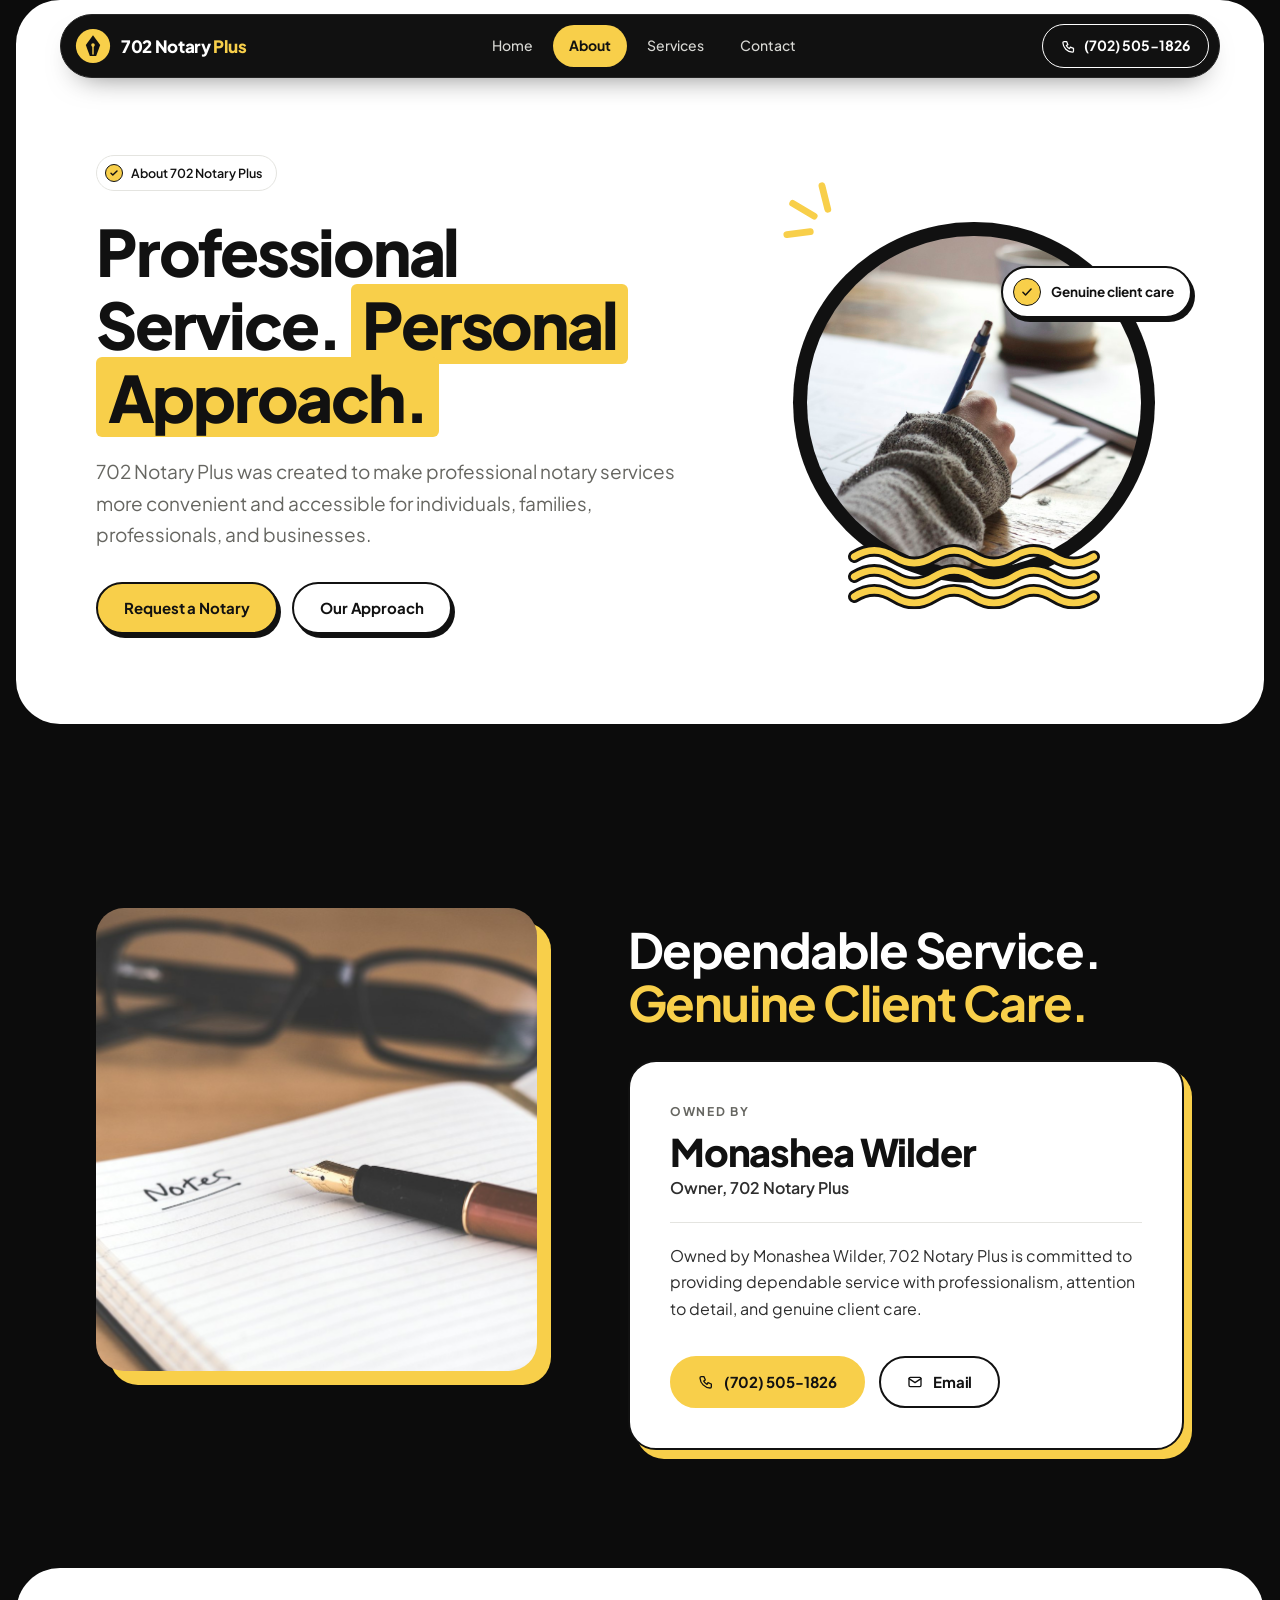
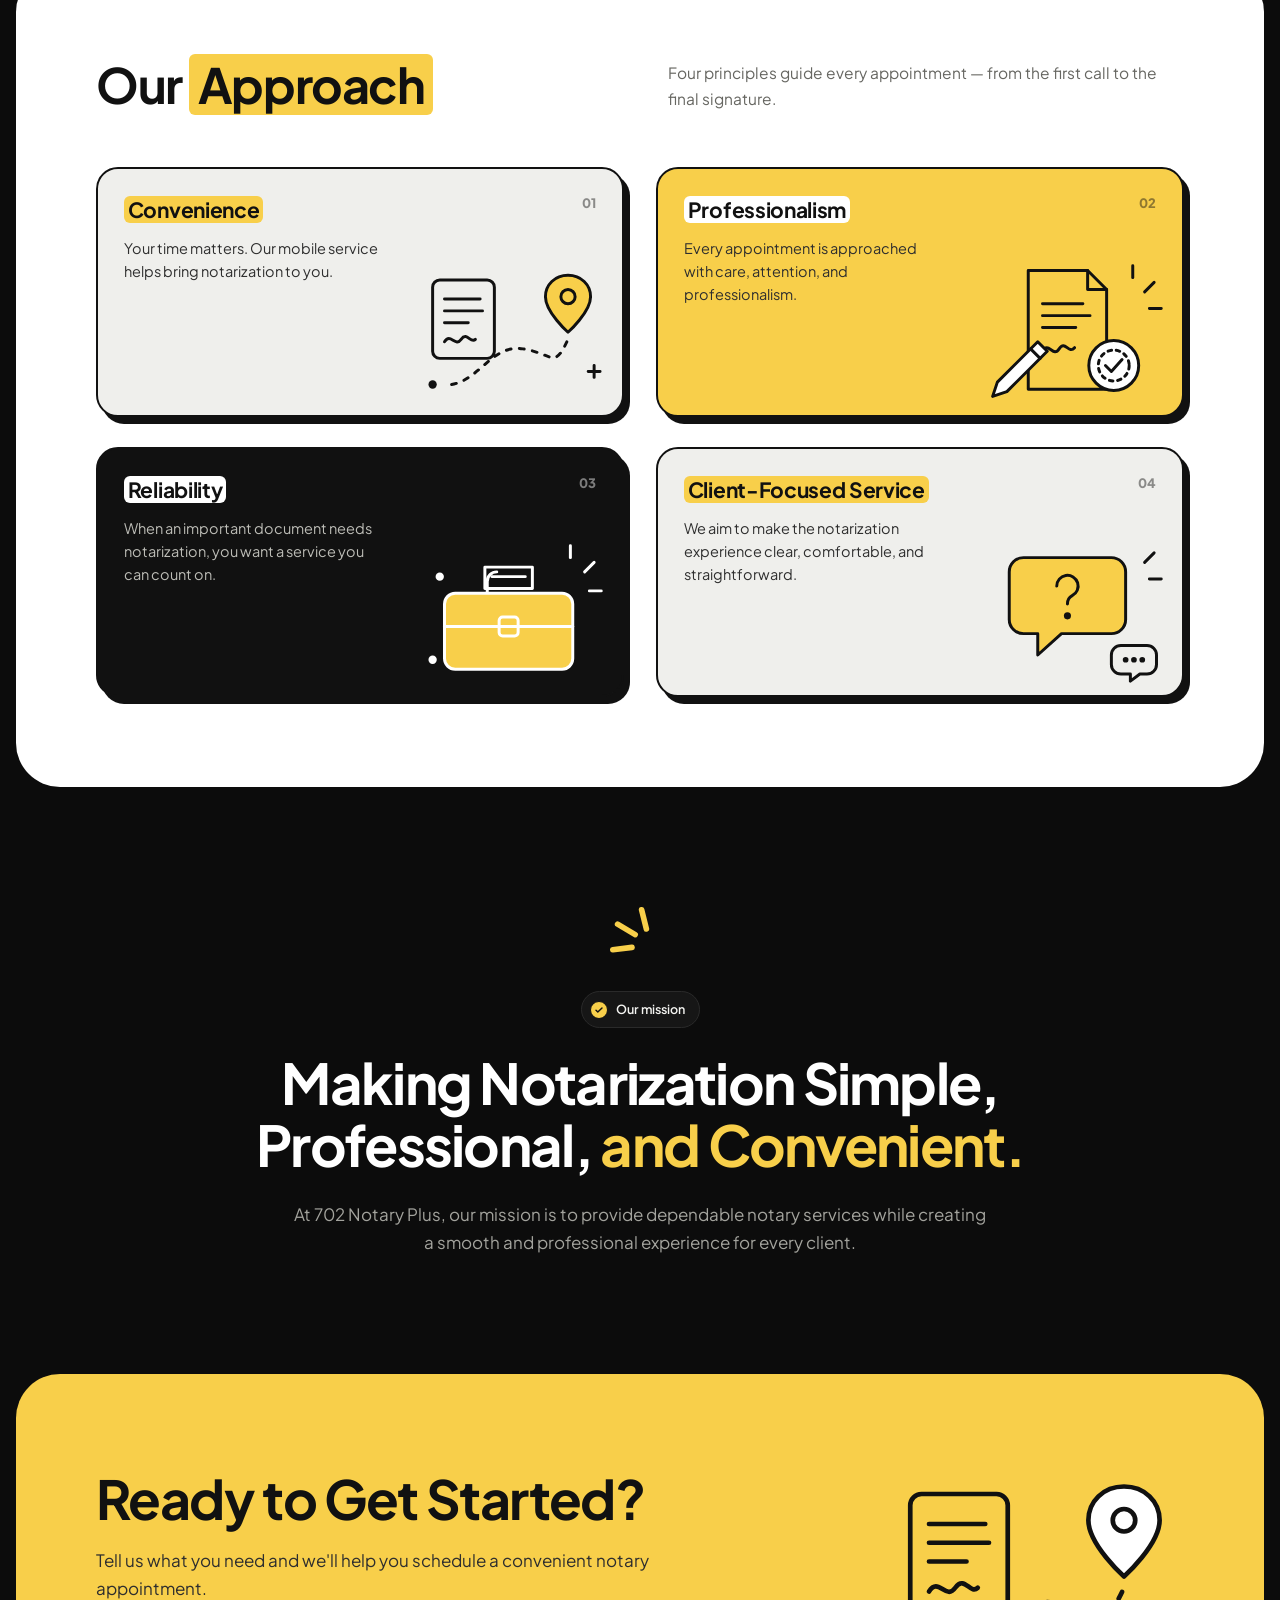
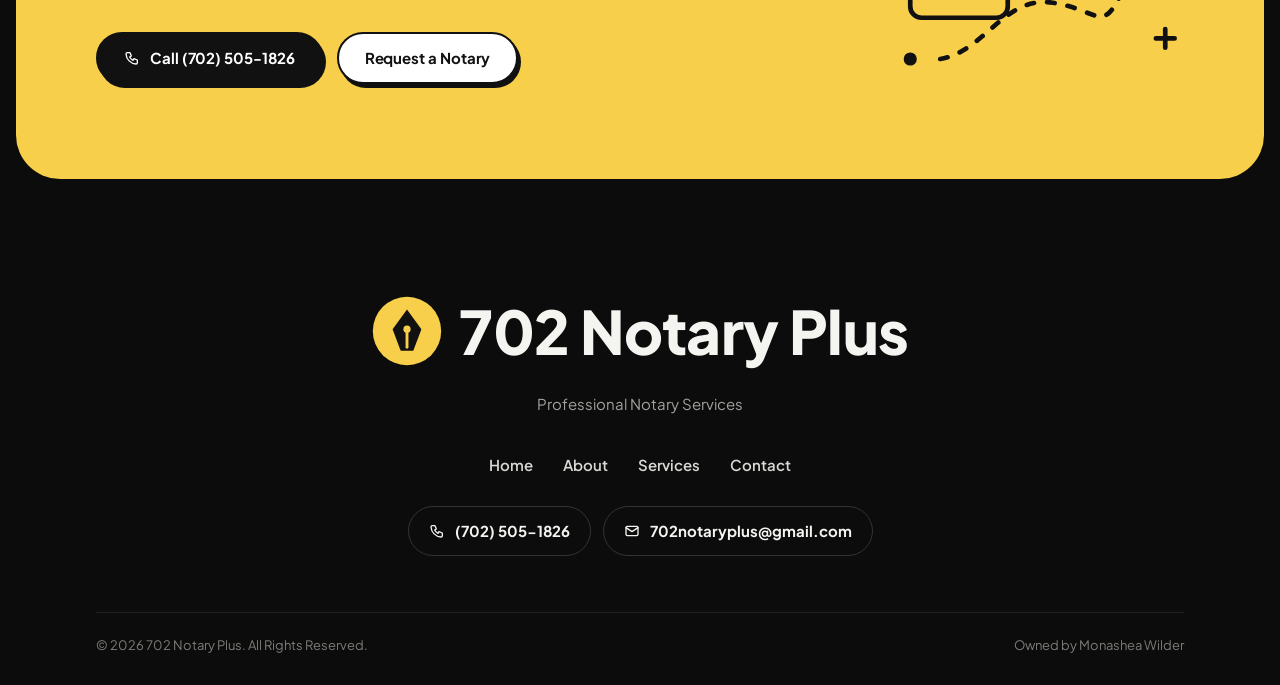
==== about.html @ c56c69ad "Add 702 Notary Plus website Four-page static site (Home, About, Services, Contact) with responsive l" ====
<!DOCTYPE html>
<html lang="en" class="no-js">
<head>
  <meta charset="UTF-8">
  <meta name="viewport" content="width=device-width, initial-scale=1">
  <title>About | 702 Notary Plus</title>
  <meta name="description" content="702 Notary Plus, owned by Monashea Wilder, makes professional notary services convenient and accessible for individuals, families, professionals, and businesses.">
  <meta name="theme-color" content="#0c0c0c">
  <meta property="og:title" content="About | 702 Notary Plus">
  <meta property="og:description" content="702 Notary Plus, owned by Monashea Wilder, makes professional notary services convenient and accessible for individuals, families, professionals, and businesses.">
  <meta property="og:type" content="website">
  <meta property="og:image" content="assets/img/hero-signing.jpg">
  <link rel="icon" href="data:image/svg+xml,%3Csvg xmlns='http://www.w3.org/2000/svg' viewBox='0 0 40 40'%3E%3Ccircle cx='20' cy='20' r='19' fill='%23f8cf4a'/%3E%3Cpath d='M20 8 L28 19 L23.5 31 H16.5 L12 19 Z' fill='%23111'/%3E%3Ccircle cx='20' cy='19' r='2' fill='%23f8cf4a'/%3E%3C/svg%3E">
  <link rel="preconnect" href="https://fonts.googleapis.com">
  <link rel="preconnect" href="https://fonts.gstatic.com" crossorigin>
  <link href="https://fonts.googleapis.com/css2?family=Plus+Jakarta+Sans:wght@400;500;600;700;800&display=swap" rel="stylesheet">
  <link rel="stylesheet" href="css/styles.css">
</head>
<body>
  <svg xmlns="http://www.w3.org/2000/svg" style="display:none">
    <!-- Logo -->
    <symbol id="logo" viewBox="0 0 40 40">
      <circle cx="20" cy="20" r="19" fill="#f8cf4a"/>
      <path d="M20 8 L28 19 L23.5 31 H16.5 L12 19 Z" fill="#111"/>
      <path d="M20 20 V29" stroke="#f8cf4a" stroke-width="1.6" stroke-linecap="round"/>
      <circle cx="20" cy="19" r="2" fill="#f8cf4a"/>
    </symbol>

    <!-- Icons (24px) -->
    <symbol id="i-arrow" viewBox="0 0 24 24"><path d="M7 17 17 7M9 7h8v8" fill="none" stroke="currentColor" stroke-width="2.2" stroke-linecap="round" stroke-linejoin="round"/></symbol>
    <symbol id="i-phone" viewBox="0 0 24 24"><path d="M5 4h4l2 5-2.5 1.5a11 11 0 0 0 5 5L15 13l5 2v4a2 2 0 0 1-2 2A16 16 0 0 1 3 6a2 2 0 0 1 2-2" fill="none" stroke="currentColor" stroke-width="2" stroke-linejoin="round"/></symbol>
    <symbol id="i-mail" viewBox="0 0 24 24"><g fill="none" stroke="currentColor" stroke-width="2" stroke-linecap="round" stroke-linejoin="round"><rect x="3" y="5" width="18" height="14" rx="2"/><path d="m3 7 9 6 9-6"/></g></symbol>
    <symbol id="i-check" viewBox="0 0 24 24"><path d="M5 12.5 9.5 17 19 7" fill="none" stroke="currentColor" stroke-width="2.6" stroke-linecap="round" stroke-linejoin="round"/></symbol>
    <symbol id="i-user" viewBox="0 0 24 24"><g fill="none" stroke="currentColor" stroke-width="2" stroke-linecap="round"><circle cx="12" cy="8" r="4"/><path d="M4 21c0-4 4-7 8-7s8 3 8 7"/></g></symbol>
    <symbol id="i-pin" viewBox="0 0 24 24"><g fill="none" stroke="currentColor" stroke-width="2" stroke-linejoin="round"><path d="M12 21s-7-6.5-7-12a7 7 0 0 1 14 0c0 5.5-7 12-7 12z"/><circle cx="12" cy="9" r="2.5"/></g></symbol>
    <symbol id="i-doc" viewBox="0 0 24 24"><g fill="none" stroke="currentColor" stroke-width="2" stroke-linecap="round" stroke-linejoin="round"><path d="M6 3h9l4 4v14H6z"/><path d="M14 3v5h5M9 12h7M9 16h5"/></g></symbol>
    <symbol id="i-briefcase" viewBox="0 0 24 24"><g fill="none" stroke="currentColor" stroke-width="2" stroke-linejoin="round"><rect x="3" y="7" width="18" height="13" rx="2"/><path d="M8 7V5a2 2 0 0 1 2-2h4a2 2 0 0 1 2 2v2M3 13h18"/></g></symbol>
    <symbol id="i-home" viewBox="0 0 24 24"><g fill="none" stroke="currentColor" stroke-width="2" stroke-linecap="round" stroke-linejoin="round"><path d="M3 11 12 4l9 7"/><path d="M5 10v10h14V10M10 20v-6h4v6"/></g></symbol>
    <symbol id="i-laptop" viewBox="0 0 24 24"><g fill="none" stroke="currentColor" stroke-width="2" stroke-linecap="round" stroke-linejoin="round"><rect x="5" y="5" width="14" height="10" rx="1.5"/><path d="M3 19h18"/></g></symbol>
    <symbol id="i-clock" viewBox="0 0 24 24"><g fill="none" stroke="currentColor" stroke-width="2" stroke-linecap="round"><circle cx="12" cy="12" r="9"/><path d="M12 7v5l3 2"/></g></symbol>
    <symbol id="i-pen" viewBox="0 0 24 24"><g fill="none" stroke="currentColor" stroke-width="2" stroke-linejoin="round"><path d="m4 20 4-1 11-11-3-3L5 16z"/><path d="m14 7 3 3"/></g></symbol>
    <symbol id="i-calendar" viewBox="0 0 24 24"><g fill="none" stroke="currentColor" stroke-width="2" stroke-linecap="round" stroke-linejoin="round"><rect x="3" y="5" width="18" height="16" rx="2"/><path d="M3 10h18M8 3v4M16 3v4M8.5 15l2.2 2.2 4.3-4.2"/></g></symbol>
    <symbol id="i-info" viewBox="0 0 24 24"><g fill="none" stroke="currentColor" stroke-width="2" stroke-linecap="round"><circle cx="12" cy="12" r="9"/><path d="M12 11v6M12 7.5v.5"/></g></symbol>
    <symbol id="i-id" viewBox="0 0 24 24"><g fill="none" stroke="currentColor" stroke-width="2" stroke-linecap="round" stroke-linejoin="round"><rect x="3" y="5" width="18" height="14" rx="2"/><circle cx="9" cy="11" r="2"/><path d="M6 16c.5-1.5 1.7-2.2 3-2.2s2.5.7 3 2.2M15 10h3M15 14h3"/></g></symbol>

    <!-- Decorative -->
    <symbol id="waves" viewBox="0 0 240 64">
      <g fill="none" stroke-linecap="round">
        <path d="M6 14q19-12 38 0t38 0 38 0 38 0 38 0 38 0" stroke="currentColor" stroke-width="12"/>
        <path d="M6 14q19-12 38 0t38 0 38 0 38 0 38 0 38 0" style="stroke:var(--ill-fill,#f8cf4a)" stroke-width="6.5"/>
        <path d="M6 33q19-12 38 0t38 0 38 0 38 0 38 0 38 0" stroke="currentColor" stroke-width="12"/>
        <path d="M6 33q19-12 38 0t38 0 38 0 38 0 38 0 38 0" style="stroke:var(--ill-fill,#f8cf4a)" stroke-width="6.5"/>
        <path d="M6 52q19-12 38 0t38 0 38 0 38 0 38 0 38 0" stroke="currentColor" stroke-width="12"/>
        <path d="M6 52q19-12 38 0t38 0 38 0 38 0 38 0 38 0" style="stroke:var(--ill-fill,#f8cf4a)" stroke-width="6.5"/>
      </g>
    </symbol>
    <symbol id="spark" viewBox="0 0 80 80">
      <g fill="none" stroke="#f8cf4a" stroke-width="7" stroke-linecap="round">
        <path d="M42 6 48 30M12 24l22 13M6 56l24-3"/>
      </g>
    </symbol>

    <!-- Service illustrations (160 x 120) -->
    <symbol id="ill-mobile" viewBox="0 0 160 120">
      <g fill="none" stroke="currentColor" stroke-width="2.5" stroke-linecap="round" stroke-linejoin="round">
        <path d="M30 104c24-4 34-34 60-30s26 18 38-8" stroke-dasharray="4 7"/>
        <rect x="14" y="16" width="52" height="66" rx="6"/>
        <path d="M24 32h30M24 42h32M24 52h20"/>
        <path d="M24 68c5-8 9 5 14-2s8 4 12 0"/>
        <path d="M128 12c-11 0-19 8-19 18 0 13 19 30 19 30s19-17 19-30c0-10-8-18-19-18z" style="fill:var(--ill-fill)"/>
        <circle cx="128" cy="30" r="6"/>
        <path d="M150 88v10M145 93h10"/>
      </g>
      <circle cx="14" cy="104" r="3.5" fill="currentColor"/>
    </symbol>

    <symbol id="ill-general" viewBox="0 0 160 120">
      <g fill="none" stroke="currentColor" stroke-width="2.5" stroke-linecap="round" stroke-linejoin="round">
        <path d="M44 8h50l16 16v84H44z"/>
        <path d="M94 8v16h16"/>
        <path d="M56 36h34M56 46h40M56 56h28"/>
        <path d="M56 76c5-9 9 6 14-2s8 5 13-1"/>
        <circle cx="116" cy="88" r="21" style="fill:var(--ill-fill)"/>
        <circle cx="116" cy="88" r="13" stroke-dasharray="3 4"/>
        <path d="m109 88 5 5 9-10"/>
        <path d="M14 114l4-12 34-34 8 8-34 34z" style="fill:var(--ill-fill)"/>
        <path d="m46 74 8 8"/>
        <path d="M142 26l8-8M146 40h10M132 14V4"/>
      </g>
    </symbol>

    <symbol id="ill-business" viewBox="0 0 160 120">
      <g fill="none" stroke="currentColor" stroke-width="2.5" stroke-linecap="round" stroke-linejoin="round">
        <path d="M58 22h40v18H58z"/>
        <path d="M64 30h28"/>
        <path d="M60 44V34a8 8 0 0 1 8-8"/>
        <rect x="24" y="44" width="108" height="64" rx="9" style="fill:var(--ill-fill)"/>
        <path d="M24 72h108"/>
        <rect x="70" y="64" width="16" height="16" rx="3"/>
        <path d="M142 26l8-8M146 42h10M130 14V4"/>
      </g>
      <circle cx="14" cy="100" r="3.5" fill="currentColor"/>
      <circle cx="20" cy="30" r="3.5" fill="currentColor"/>
    </symbol>

    <symbol id="ill-estate" viewBox="0 0 160 120">
      <g fill="none" stroke="currentColor" stroke-width="2.5" stroke-linecap="round" stroke-linejoin="round">
        <path d="M20 58 72 16l52 42z" style="fill:var(--ill-fill)"/>
        <path d="M34 56v52h76V56"/>
        <path d="M62 108V80h20v28"/>
        <rect x="42" y="66" width="12" height="12"/>
        <rect x="90" y="66" width="12" height="12"/>
        <circle cx="140" cy="72" r="10" style="fill:var(--ill-fill)"/>
        <circle cx="140" cy="72" r="3"/>
        <path d="M140 82v28M140 98h7M140 106h5"/>
        <path d="M112 16l6-6M120 28h9"/>
      </g>
    </symbol>

    <symbol id="ill-remote" viewBox="0 0 160 120">
      <g fill="none" stroke="currentColor" stroke-width="2.5" stroke-linecap="round" stroke-linejoin="round">
        <rect x="26" y="22" width="100" height="66" rx="6"/>
        <rect x="58" y="32" width="36" height="46" rx="2" style="fill:var(--ill-fill)"/>
        <path d="M65 44h22M65 52h22M65 60h14"/>
        <path d="M14 96h124l-8 14H22z"/>
        <path d="M104 58l12 30 5-12 12-5z" style="fill:var(--ill-fill)"/>
        <path d="M136 14a12 12 0 0 1 12 12M136 2a24 24 0 0 1 24 24"/>
      </g>
      <circle cx="10" cy="30" r="3.5" fill="currentColor"/>
    </symbol>

    <symbol id="ill-help" viewBox="0 0 160 120">
      <g fill="none" stroke="currentColor" stroke-width="2.5" stroke-linecap="round" stroke-linejoin="round">
        <path d="M40 14h74a12 12 0 0 1 12 12v40a12 12 0 0 1-12 12H72l-20 18v-18H40a12 12 0 0 1-12-12V26a12 12 0 0 1 12-12z" style="fill:var(--ill-fill)"/>
        <path d="M68 38a9 9 0 1 1 13 8c-3 1.6-4 3.4-4 7"/>
        <path d="M122 88h22a8 8 0 0 1 8 8v8a8 8 0 0 1-8 8h-6l-8 6v-6h-8a8 8 0 0 1-8-8v-8a8 8 0 0 1 8-8z"/>
        <path d="M142 18l8-8M146 32h10"/>
      </g>
      <circle cx="77" cy="63" r="3" fill="currentColor"/>
      <circle cx="126" cy="100" r="2.4" fill="currentColor"/>
      <circle cx="133" cy="100" r="2.4" fill="currentColor"/>
      <circle cx="140" cy="100" r="2.4" fill="currentColor"/>
    </symbol>
  </svg>
  <a class="skip-link" href="#main">Skip to content</a>

  <!-- ===== Header ===== -->
  <header class="site-header">
    <div class="header-bar">
      <a class="brand" href="index.html" aria-label="702 Notary Plus — Home">
        <svg class="brand__mark" aria-hidden="true"><use href="#logo"/></svg>
        <span class="brand__name">702 Notary <span>Plus</span></span>
      </a>
      <nav class="nav" aria-label="Primary">
        <ul class="nav__list">
          <li><a class="nav__link" href="index.html">Home</a></li>
          <li><a class="nav__link" href="about.html" aria-current="page">About</a></li>
          <li><a class="nav__link" href="services.html">Services</a></li>
          <li><a class="nav__link" href="contact.html">Contact</a></li>
        </ul>
      </nav>
      <a class="header-cta" href="tel:+17025051826"><svg aria-hidden="true"><use href="#i-phone"/></svg>(702) 505-1826</a>
      <button class="nav-toggle" type="button" aria-controls="mobile-menu" aria-expanded="false" aria-label="Open menu"><span></span><span></span></button>
    </div>
  </header>

  <div class="mobile-menu" id="mobile-menu" aria-hidden="true">
    <ul class="mobile-menu__list">
      <li><a href="index.html">Home <small>01</small></a></li>
      <li><a href="about.html" aria-current="page">About <small>02</small></a></li>
      <li><a href="services.html">Services <small>03</small></a></li>
      <li><a href="contact.html">Contact <small>04</small></a></li>
    </ul>
    <div class="mobile-menu__contact">
      <a class="btn btn--yellow" href="contact.html">Request a Notary <svg aria-hidden="true"><use href="#i-arrow"/></svg></a>
      <a class="btn btn--ghost" href="tel:+17025051826"><svg aria-hidden="true"><use href="#i-phone"/></svg>Call (702) 505-1826</a>
      <a class="mobile-menu__email" href="mailto:702notaryplus@gmail.com">702notaryplus@gmail.com</a>
    </div>
  </div>

  <div class="shell">
    <main id="main">

      <!-- ===== Page hero ===== -->
      <section class="panel hero-panel">
        <div class="container page-hero">
          <div>
            <span class="tag reveal">About 702 Notary Plus</span>
            <h1 class="h1 reveal d1">Professional Service. <span class="hl">Personal Approach.</span></h1>
            <p class="lede reveal d2">702 Notary Plus was created to make professional notary services more convenient and accessible for individuals, families, professionals, and businesses.</p>
            <div class="btn-row reveal d3">
              <a class="btn btn--yellow" href="contact.html">Request a Notary</a>
              <a class="btn" href="#approach">Our Approach</a>
            </div>
          </div>
          <div class="visual reveal d2">
            <div class="visual__spark"><svg viewBox="0 0 80 80" aria-hidden="true"><use href="#spark"/></svg></div>
            <div class="visual__disc">
              <img src="assets/img/writing.jpg" alt="A person writing notes with a pen at a sunlit table" width="1400" height="933">
            </div>
            <div class="visual__waves"><svg viewBox="0 0 240 64" aria-hidden="true"><use href="#waves"/></svg></div>
            <span class="visual__chip visual__chip--a"><span class="visual__chip-dot"><svg aria-hidden="true"><use href="#i-check"/></svg></span>Genuine client care</span>
          </div>
        </div>
      </section>

      <!-- ===== Owner ===== -->
      <section class="dark">
        <div class="container intro">
          <div class="framed reveal">
            <img src="assets/img/notes-pen.jpg" alt="An open notebook with a fountain pen and reading glasses" width="1400" height="933" loading="lazy">
          </div>
          <div>
            <span class="tag reveal">The owner</span>
            <h2 class="h2 reveal d1" style="color:#fff;margin:22px 0 30px">Dependable Service. <span class="text-yellow">Genuine Client Care.</span></h2>
            <div class="owner-card reveal d2">
              <p class="owner-card__label">Owned by</p>
              <p class="owner-card__name">Monashea Wilder</p>
              <p class="owner-card__role">Owner, 702 Notary Plus</p>
              <p class="owner-card__body">Owned by Monashea Wilder, 702 Notary Plus is committed to providing dependable service with professionalism, attention to detail, and genuine client care.</p>
              <div class="btn-row">
                <a class="btn btn--yellow" href="tel:+17025051826"><svg aria-hidden="true"><use href="#i-phone"/></svg>(702) 505-1826</a>
                <a class="btn" href="mailto:702notaryplus@gmail.com"><svg aria-hidden="true"><use href="#i-mail"/></svg>Email</a>
              </div>
            </div>
          </div>
        </div>
      </section>

      <!-- ===== Our approach ===== -->
      <section class="panel" id="approach" style="scroll-margin-top:90px">
        <div class="container">
          <div class="section-head">
            <h2 class="h2 reveal">Our <span class="hl">Approach</span></h2>
            <p class="lede reveal d1">Four principles guide every appointment &mdash; from the first call to the final signature.</p>
          </div>
          <div class="card-grid">
            <article class="ncard reveal">
              <span class="ncard__num">01</span>
              <h3 class="ncard__title"><span class="hl">Convenience</span></h3>
              <p>Your time matters. Our mobile service helps bring notarization to you.</p>
              <span class="ncard__ill" aria-hidden="true"><svg viewBox="0 0 160 120"><use href="#ill-mobile"/></svg></span>
            </article>
            <article class="ncard ncard--yellow reveal d1">
              <span class="ncard__num">02</span>
              <h3 class="ncard__title"><span class="hl">Professionalism</span></h3>
              <p>Every appointment is approached with care, attention, and professionalism.</p>
              <span class="ncard__ill" aria-hidden="true"><svg viewBox="0 0 160 120"><use href="#ill-general"/></svg></span>
            </article>
            <article class="ncard ncard--dark reveal">
              <span class="ncard__num">03</span>
              <h3 class="ncard__title"><span class="hl">Reliability</span></h3>
              <p>When an important document needs notarization, you want a service you can count on.</p>
              <span class="ncard__ill" aria-hidden="true"><svg viewBox="0 0 160 120"><use href="#ill-business"/></svg></span>
            </article>
            <article class="ncard reveal d1">
              <span class="ncard__num">04</span>
              <h3 class="ncard__title"><span class="hl">Client-Focused Service</span></h3>
              <p>We aim to make the notarization experience clear, comfortable, and straightforward.</p>
              <span class="ncard__ill" aria-hidden="true"><svg viewBox="0 0 160 120"><use href="#ill-help"/></svg></span>
            </article>
          </div>
        </div>
      </section>

      <!-- ===== Mission ===== -->
      <section class="dark">
        <div class="container mission">
          <div class="mission__spark reveal" aria-hidden="true"><svg viewBox="0 0 80 80"><use href="#spark"/></svg></div>
          <span class="tag reveal">Our mission</span>
          <h2 class="h2 reveal d1" style="margin-top:24px">Making Notarization Simple, Professional, <span class="text-yellow">and Convenient.</span></h2>
          <p class="reveal d2">At 702 Notary Plus, our mission is to provide dependable notary services while creating a smooth and professional experience for every client.</p>
        </div>
      </section>

      <!-- ===== CTA ===== -->
      <section class="panel panel--yellow">
        <div class="container cta">
          <div>
            <h2 class="h2 reveal">Ready to Get Started?</h2>
            <p class="reveal d1">Tell us what you need and we'll help you schedule a convenient notary appointment.</p>
            <div class="btn-row reveal d2">
              <a class="btn btn--dark" href="tel:+17025051826"><svg aria-hidden="true"><use href="#i-phone"/></svg>Call (702) 505-1826</a>
              <a class="btn" href="contact.html">Request a Notary</a>
            </div>
          </div>
          <div class="cta__art reveal d2" aria-hidden="true"><svg viewBox="0 0 160 120"><use href="#ill-mobile"/></svg></div>
        </div>
      </section>
    </main>

    <!-- ===== Footer ===== -->
    <footer class="site-footer">
      <div class="container">
        <a class="footer-brand" href="index.html" aria-label="702 Notary Plus — Home">
          <svg class="brand__mark" viewBox="0 0 40 40" aria-hidden="true"><use href="#logo"/></svg>
          <span class="brand__name">702 Notary Plus</span>
        </a>
        <p class="footer-tagline">Professional Notary Services</p>
        <nav class="footer-nav" aria-label="Footer">
          <a href="index.html">Home</a>
          <a href="about.html">About</a>
          <a href="services.html">Services</a>
          <a href="contact.html">Contact</a>
        </nav>
        <div class="footer-contact">
          <a href="tel:+17025051826"><svg aria-hidden="true"><use href="#i-phone"/></svg>(702) 505-1826</a>
          <a href="mailto:702notaryplus@gmail.com"><svg aria-hidden="true"><use href="#i-mail"/></svg>702notaryplus@gmail.com</a>
        </div>
        <div class="footer-bottom">
          <p>&copy; 2026 702 Notary Plus. All Rights Reserved.</p>
          <p>Owned by Monashea Wilder</p>
        </div>
      </div>
    </footer>
  </div>

  <!-- Mobile quick-contact bar -->
  <nav class="quickbar" aria-label="Quick contact">
    <a href="tel:+17025051826"><svg aria-hidden="true"><use href="#i-phone"/></svg>Call</a>
    <a href="contact.html">Request a Notary</a>
  </nav>

  <script src="js/main.js"></script>
</body>
</html>
---- css/styles.css ----
/* ==========================================================================
   702 Notary Plus — Stylesheet
   Rounded white panels on a dark canvas, bold sans type, yellow accent,
   bordered "sticker" cards with hard offset shadows.
   ========================================================================== */

:root {
  --bg: #0c0c0c;
  --panel: #ffffff;
  --grey: #efefec;
  --grey-2: #e4e4e0;
  --ink: #111111;
  --ink-2: #2e2e2e;
  --muted: #666661;
  --yellow: #f8cf4a;
  --yellow-soft: #ffe7a0;
  --dark-card: #161616;
  --dark-line: #2a2a2a;
  --on-dark: #f4f4f1;
  --on-dark-muted: #a3a39d;

  --font: "Plus Jakarta Sans", "Helvetica Neue", Arial, sans-serif;

  --panel-gap: 16px;
  --radius-xl: 44px;
  --radius-lg: 28px;
  --radius: 22px;
  --radius-sm: 12px;
  --container: 1200px;
  --gutter: clamp(20px, 4.4vw, 56px);
  --ease: cubic-bezier(0.22, 0.61, 0.36, 1);
}

/* ---------- Reset ---------- */
*, *::before, *::after { box-sizing: border-box; }
html { -webkit-text-size-adjust: 100%; scroll-behavior: smooth; }
body {
  margin: 0;
  background: var(--bg);
  color: var(--ink);
  font-family: var(--font);
  font-size: 16px;
  line-height: 1.65;
  -webkit-font-smoothing: antialiased;
  -moz-osx-font-smoothing: grayscale;
  overflow-x: hidden;
}
img { display: block; max-width: 100%; height: auto; }
a { color: inherit; text-decoration: none; }
button, input, select, textarea { font: inherit; color: inherit; }
h1, h2, h3, h4, p, figure { margin: 0; }
ul, ol { margin: 0; padding: 0; list-style: none; }
::selection { background: var(--yellow); color: var(--ink); }
:focus-visible { outline: 2px solid var(--yellow); outline-offset: 3px; }

.skip-link {
  position: absolute; left: 16px; top: -60px; z-index: 300;
  background: var(--yellow); color: var(--ink); padding: 10px 16px; border-radius: 999px; font-weight: 700;
}
.skip-link:focus { top: 16px; }

/* ---------- Layout ---------- */
.shell { max-width: 1440px; margin: 0 auto; padding: 0 var(--panel-gap); }
.container { width: 100%; max-width: var(--container); margin: 0 auto; padding: 0 var(--gutter); }

.panel {
  background: var(--panel);
  border-radius: var(--radius-xl);
  padding: clamp(56px, 7vw, 96px) 0;
  position: relative;
  overflow: hidden;
}
.panel--yellow { background: var(--yellow); }
.panel + .panel, .dark + .panel, .panel + .dark { margin-top: var(--panel-gap); }

.dark { color: var(--on-dark); padding: clamp(64px, 8vw, 112px) 0; }
.dark + .dark { padding-top: 0; }

/* ---------- Type ---------- */
.h1 {
  font-size: clamp(40px, 5.6vw, 72px);
  line-height: 1.14;
  font-weight: 800;
  letter-spacing: -0.035em;
}
.h2 {
  font-size: clamp(32px, 3.8vw, 50px);
  line-height: 1.1;
  font-weight: 700;
  letter-spacing: -0.03em;
}
.lede { font-size: clamp(17px, 1.5vw, 19px); line-height: 1.65; color: var(--muted); }
.dark .lede, .dark p { color: var(--on-dark-muted); }
.small { font-size: 13.5px; line-height: 1.6; }

.hl {
  background: var(--yellow);
  padding: 0 0.18em;
  border-radius: 6px;
  -webkit-box-decoration-break: clone;
  box-decoration-break: clone;
}
.text-yellow { color: var(--yellow); }

.tag {
  display: inline-flex; align-items: center; gap: 8px;
  padding: 7px 14px 7px 8px;
  border: 1px solid var(--grey-2);
  border-radius: 999px;
  font-size: 12.5px; font-weight: 600;
  background: #fff;
}
.tag::before {
  content: ""; width: 18px; height: 18px; border-radius: 50%; flex: none;
  background: var(--yellow) url("data:image/svg+xml,%3Csvg xmlns='http://www.w3.org/2000/svg' viewBox='0 0 20 20'%3E%3Cpath d='M5 10.5l3 3 7-7' fill='none' stroke='%23111' stroke-width='2.4' stroke-linecap='round' stroke-linejoin='round'/%3E%3C/svg%3E") center / 12px no-repeat;
  border: 1.5px solid var(--ink);
}
.dark .tag { background: var(--dark-card); border-color: var(--dark-line); color: var(--on-dark); }

.eyebrow { font-size: 13px; font-weight: 700; letter-spacing: 0.14em; text-transform: uppercase; }

/* ---------- Buttons ---------- */
.btn {
  display: inline-flex; align-items: center; justify-content: center; gap: 10px;
  min-height: 52px; padding: 0 26px;
  border: 2px solid var(--ink);
  border-radius: 999px;
  background: #fff; color: var(--ink);
  font-size: 15px; font-weight: 700; letter-spacing: -0.005em;
  box-shadow: 3px 4px 0 var(--ink);
  cursor: pointer;
  transition: transform 0.2s var(--ease), box-shadow 0.2s var(--ease), background 0.2s var(--ease);
  white-space: nowrap;
}
.btn:hover { transform: translate(-2px, -2px); box-shadow: 5px 6px 0 var(--ink); }
.btn:active { transform: translate(2px, 2px); box-shadow: 1px 1px 0 var(--ink); }
.btn--yellow { background: var(--yellow); }
.btn--dark { background: var(--ink); color: #fff; }
.btn svg { width: 16px; height: 16px; flex: none; }

/* flat buttons for dark areas */
.dark .btn { box-shadow: none; }
.dark .btn:hover { transform: translateY(-2px); box-shadow: none; }
.dark .btn--yellow { border-color: var(--yellow); }
.dark .btn--ghost { background: transparent; color: var(--on-dark); border-color: #3a3a3a; }
.dark .btn--ghost:hover { border-color: var(--on-dark); }

.btn-row { display: flex; flex-wrap: wrap; gap: 14px; }

.more { display: inline-flex; align-items: center; gap: 12px; font-size: 14px; font-weight: 600; }
.more__icon {
  width: 34px; height: 34px; border-radius: 50%;
  display: grid; place-items: center;
  background: var(--ink); color: #fff;
  transition: transform 0.3s var(--ease);
}
.more__icon svg { width: 14px; height: 14px; }
a:hover .more__icon { transform: rotate(-45deg); }

.pill-link {
  display: inline-flex; align-items: center; gap: 10px;
  padding: 10px 18px;
  border: 1px solid #3a3a3a; border-radius: 999px;
  font-size: 12.5px; font-weight: 700; letter-spacing: 0.08em; text-transform: uppercase;
  color: var(--on-dark);
  transition: border-color 0.3s, background 0.3s, color 0.3s;
}
.pill-link:hover { background: var(--yellow); color: var(--ink); border-color: var(--yellow); }
.pill-link svg { width: 14px; height: 14px; }

/* ---------- Header (floating dark pill) ---------- */
.site-header {
  position: sticky; top: 0; z-index: 100;
  max-width: 1440px; margin: 0 auto;
  padding: 14px calc(var(--panel-gap) + 22px) 0;
  pointer-events: none;
}
.header-bar {
  pointer-events: auto;
  max-width: 1160px; margin: 0 auto;
  display: flex; align-items: center; justify-content: space-between; gap: 20px;
  height: 64px;
  padding: 0 10px 0 14px;
  background: var(--ink);
  border: 1px solid #262626;
  border-radius: 999px;
  color: #fff;
  box-shadow: 0 14px 30px -18px rgba(0, 0, 0, 0.6);
}

.brand { display: inline-flex; align-items: center; gap: 10px; font-weight: 800; letter-spacing: -0.02em; }
.brand__mark { width: 36px; height: 36px; flex: none; }
.brand__name { font-size: 17px; white-space: nowrap; }
.brand__name span { color: var(--yellow); }

.nav__list { display: flex; gap: 4px; }
.nav__link {
  display: block; padding: 9px 16px; border-radius: 999px;
  font-size: 14px; font-weight: 500; color: #d8d8d4;
  transition: background 0.25s, color 0.25s;
}
.nav__link:hover { color: #fff; background: #232323; }
.nav__link[aria-current="page"] { color: var(--ink); background: var(--yellow); font-weight: 700; }

.header-cta {
  display: inline-flex; align-items: center; gap: 8px;
  height: 44px; padding: 0 18px;
  border: 1.5px solid #fff; border-radius: 999px;
  font-size: 14px; font-weight: 700;
  transition: background 0.25s, color 0.25s, border-color 0.25s;
}
.header-cta:hover { background: var(--yellow); border-color: var(--yellow); color: var(--ink); }
.header-cta svg { width: 15px; height: 15px; }

.nav-toggle {
  display: none;
  width: 46px; height: 46px; border-radius: 50%;
  border: 0; background: var(--yellow); cursor: pointer; position: relative; flex: none;
}
.nav-toggle span {
  position: absolute; left: 14px; right: 14px; height: 2px; border-radius: 2px; background: var(--ink);
  transition: transform 0.35s var(--ease), top 0.35s var(--ease);
}
.nav-toggle span:nth-child(1) { top: 18px; }
.nav-toggle span:nth-child(2) { top: 26px; }
.nav-open .nav-toggle span:nth-child(1) { top: 22px; transform: rotate(45deg); }
.nav-open .nav-toggle span:nth-child(2) { top: 22px; transform: rotate(-45deg); }

.mobile-menu { display: none; }

/* ---------- Hero ---------- */
.hero-panel { margin-top: -78px; padding-top: calc(78px + clamp(56px, 6vw, 88px)); }
.hero {
  display: grid; grid-template-columns: 1.08fr 0.92fr; gap: clamp(32px, 5vw, 72px); align-items: center;
}
.hero__content .tag { margin-bottom: 26px; }
.hero__content .h1 { margin-bottom: 24px; }
.hero__sub { font-size: clamp(19px, 1.8vw, 23px); font-weight: 700; letter-spacing: -0.015em; margin-bottom: 14px; }
.hero__content .lede { max-width: 54ch; margin-bottom: 34px; }

.visual { position: relative; width: 100%; max-width: 500px; margin-left: auto; aspect-ratio: 1 / 1.02; }
.visual__disc {
  position: absolute; left: 7%; right: 7%; bottom: 6%;
  aspect-ratio: 1;
  border-radius: 50%;
  background: var(--ink);
  padding: 14px;
}
.visual__disc img { width: 100%; height: 100%; object-fit: cover; border-radius: 50%; }
.visual__waves { position: absolute; left: 20%; right: 20%; bottom: 0; color: var(--ink); --ill-fill: var(--yellow); }
.visual__spark { position: absolute; top: 0; left: 4%; width: 78px; color: var(--ink); }
.visual__waves svg, .visual__spark svg { width: 100%; height: auto; display: block; overflow: visible; }
.visual__chip {
  position: absolute; z-index: 2;
  display: inline-flex; align-items: center; gap: 10px;
  padding: 10px 16px 10px 10px;
  background: #fff;
  border: 2px solid var(--ink); border-radius: 999px;
  box-shadow: 3px 4px 0 var(--ink);
  font-size: 13.5px; font-weight: 700; white-space: nowrap;
}
.visual__chip-dot {
  width: 28px; height: 28px; border-radius: 50%; background: var(--yellow); border: 1.5px solid var(--ink);
  display: grid; place-items: center; flex: none;
}
.visual__chip-dot svg { width: 14px; height: 14px; }
.visual__chip--a { top: 20%; right: -2%; }
.visual__chip--b { bottom: 24%; left: -4%; }

/* ---------- Stats bar ---------- */
.statbar {
  display: grid; grid-template-columns: repeat(4, 1fr);
  background: linear-gradient(180deg, #171717, #111);
  border: 1px solid var(--dark-line);
  border-radius: 24px;
  color: var(--on-dark);
  overflow: hidden;
}
.statbar__item { padding: 28px 20px; text-align: center; }
.statbar__item + .statbar__item { border-left: 1px solid var(--dark-line); }
.statbar__value { font-size: clamp(26px, 2.8vw, 36px); font-weight: 800; letter-spacing: -0.03em; line-height: 1.15; color: #fff; }
.statbar__value span { color: var(--yellow); }
.statbar__label { font-size: 14px; color: var(--on-dark-muted); margin-top: 4px; }
a.statbar__item { transition: background 0.3s; }
a.statbar__item:hover { background: #1c1c1c; }
.stats-wrap { padding: var(--panel-gap) 0 0; }
.stats-wrap .statbar { margin: clamp(24px, 3vw, 40px) auto 0; }

/* ---------- Intro (dark) ---------- */
.intro { display: grid; grid-template-columns: 0.9fr 1.1fr; gap: clamp(40px, 6vw, 88px); align-items: center; }
.framed { position: relative; margin-right: 14px; margin-bottom: 14px; }
.framed::before {
  content: ""; position: absolute; inset: 0;
  transform: translate(14px, 14px);
  background: var(--yellow); border-radius: var(--radius-lg);
}
.framed img { position: relative; width: 100%; aspect-ratio: 4 / 4.2; object-fit: cover; border-radius: var(--radius-lg); }
.framed__badge {
  position: absolute; left: -14px; bottom: 28px;
  background: #fff; color: var(--ink);
  border: 2px solid var(--ink); border-radius: 16px; box-shadow: 4px 5px 0 var(--ink);
  padding: 12px 18px; font-weight: 800; font-size: 15px; line-height: 1.35;
}
.framed__badge small { display: block; font-weight: 500; color: var(--muted); font-size: 12.5px; }
.intro .tag { margin-bottom: 22px; }
.intro .h2 { margin-bottom: 26px; color: #fff; }
.intro__text p + p { margin-top: 16px; }
.intro .btn-row { margin-top: 34px; }

/* ---------- Section head ---------- */
.section-head {
  display: grid; grid-template-columns: 1fr 1fr; gap: 20px 56px; align-items: end;
  margin-bottom: clamp(36px, 4.4vw, 56px);
}
.section-head .lede { font-size: 15.5px; max-width: 50ch; }
.section-head--dark { display: flex; justify-content: space-between; align-items: center; gap: 20px; flex-wrap: wrap; margin-bottom: 32px; }
.section-head--dark .eyebrow { font-size: clamp(18px, 1.8vw, 22px); letter-spacing: 0.04em; color: #fff; }

/* ---------- Sticker cards ---------- */
.card-grid { display: grid; grid-template-columns: repeat(2, 1fr); gap: 30px 32px; }
.ncard {
  position: relative;
  display: flex; flex-direction: column;
  min-height: 250px;
  padding: 26px 26px 24px;
  background: var(--grey);
  border: 2px solid var(--ink);
  border-radius: var(--radius);
  box-shadow: 6px 7px 0 var(--ink);
  overflow: hidden;
  transition: transform 0.25s var(--ease), box-shadow 0.25s var(--ease);
}
a.ncard:hover { transform: translate(-3px, -3px); box-shadow: 9px 10px 0 var(--ink); }
.ncard--yellow { background: var(--yellow); }
.ncard--dark { background: var(--ink); color: #fff; }
.ncard.ncard--dark p { color: #bdbdb7; }
.ncard--dark .more__icon { background: #fff; color: var(--ink); }
.ncard--yellow .hl, .ncard--dark .hl { background: #fff; color: var(--ink); }

.ncard__title { font-size: 21px; line-height: 1.4; font-weight: 700; letter-spacing: -0.015em; max-width: 62%; }
.ncard p { font-size: 14.5px; line-height: 1.6; color: var(--ink-2); margin-top: 12px; max-width: 54%; }
.ncard .more { margin-top: auto; padding-top: 22px; position: relative; z-index: 1; }
.ncard__num { position: absolute; top: 24px; right: 26px; font-size: 13px; font-weight: 800; opacity: 0.45; }
.ncard__ill {
  position: absolute; right: 16px; bottom: 12px;
  width: 42%; max-width: 190px;
  color: var(--ink);
  --ill-fill: var(--yellow);
  pointer-events: none;
}
.ncard--yellow .ncard__ill { --ill-fill: #fff; }
.ncard--dark .ncard__ill { color: #fff; --ill-fill: var(--yellow); }
.ncard__ill svg { width: 100%; height: auto; overflow: visible; display: block; }

/* ---------- Dark info cards ---------- */
.dcards { display: grid; grid-template-columns: repeat(4, 1fr); gap: 20px; }
.dcard {
  background: var(--dark-card);
  border: 1px solid var(--dark-line);
  border-radius: 20px;
  padding: 26px 24px 28px;
  transition: border-color 0.3s, transform 0.3s var(--ease);
}
.dcard:hover { border-color: #4a4a4a; transform: translateY(-4px); }
.dcard__top { display: flex; justify-content: space-between; align-items: center; margin-bottom: 22px; }
.dcard__badge {
  width: 48px; height: 48px; border-radius: 14px;
  background: var(--yellow); color: var(--ink);
  display: grid; place-items: center;
}
.dcard__badge svg { width: 26px; height: 26px; }
.dcard__num { font-size: 13px; font-weight: 700; color: #5a5a56; }
.dcard h3 { font-size: 22px; font-weight: 800; letter-spacing: -0.02em; color: #fff; margin-bottom: 8px; }
.dcard p { font-size: 14.5px; }
.swipe-hint { display: none; margin-top: 14px; font-size: 13px; color: var(--on-dark-muted); }

/* ---------- Process ---------- */
.steps { display: grid; grid-template-columns: repeat(4, 1fr); gap: 24px; position: relative; }
.steps::before {
  content: ""; position: absolute; top: 31px; left: 12%; right: 12%;
  border-top: 2px dashed #cfcfca;
}
.step { position: relative; text-align: center; padding: 0 8px; }
.step__num {
  position: relative;
  width: 64px; height: 64px; margin: 0 auto 22px;
  display: grid; place-items: center;
  background: var(--yellow);
  border: 2px solid var(--ink); border-radius: 50%;
  box-shadow: 3px 4px 0 var(--ink);
  font-size: 18px; font-weight: 800;
  transition: transform 0.25s var(--ease);
}
.step:nth-child(even) .step__num { background: #fff; }
.step:hover .step__num { transform: translateY(-4px) rotate(-6deg); }
.step h3 { font-size: 18px; font-weight: 800; letter-spacing: -0.01em; margin-bottom: 8px; }
.step p { font-size: 14.5px; color: var(--muted); max-width: 26ch; margin: 0 auto; }
.center-head { text-align: center; max-width: 720px; margin: 0 auto clamp(44px, 5vw, 64px); }
.center-head .tag { margin-bottom: 18px; }

/* ---------- CTA panel ---------- */
.cta { display: grid; grid-template-columns: 1.3fr 0.7fr; gap: 40px; align-items: center; }
.cta .h2 { font-size: clamp(32px, 4.2vw, 56px); margin-bottom: 18px; }
.cta p { color: var(--ink-2); max-width: 54ch; margin-bottom: 30px; font-size: 17px; }
.cta__art { color: var(--ink); --ill-fill: #fff; max-width: 300px; margin-left: auto; width: 100%; }
.cta__art svg { width: 100%; height: auto; overflow: visible; display: block; }
.cta__phone { display: inline-block; margin-top: 24px; font-size: 20px; font-weight: 800; letter-spacing: -0.02em; border-bottom: 2px solid var(--ink); }

/* ---------- Page hero (inner) ---------- */
.page-hero { display: grid; grid-template-columns: 1.15fr 0.85fr; gap: clamp(32px, 5vw, 64px); align-items: center; }
.page-hero .tag { margin-bottom: 24px; }
.page-hero .h1 { margin-bottom: 22px; font-size: clamp(38px, 5vw, 64px); }
.page-hero .lede { max-width: 56ch; }
.page-hero .lede + .lede { margin-top: 14px; }
.page-hero .btn-row { margin-top: 32px; }
.page-hero .visual { max-width: 420px; }

.jump { display: flex; flex-wrap: wrap; gap: 10px; margin-top: 30px; }
.jump a {
  padding: 9px 16px; border: 1.5px solid var(--ink); border-radius: 999px;
  font-size: 13.5px; font-weight: 600; background: #fff;
  transition: background 0.2s, transform 0.2s;
}
.jump a:hover { background: var(--yellow); transform: translateY(-2px); }

/* ---------- About ---------- */
.owner-card {
  background: #fff; color: var(--ink);
  border-radius: var(--radius-lg);
  padding: clamp(28px, 3.4vw, 40px);
  border: 2px solid var(--ink);
  box-shadow: 8px 9px 0 var(--yellow);
}
.owner-card__label { font-size: 12px; font-weight: 700; letter-spacing: 0.14em; text-transform: uppercase; color: var(--muted); }
.owner-card__name { font-size: clamp(28px, 3vw, 38px); font-weight: 800; letter-spacing: -0.03em; margin: 8px 0 2px; line-height: 1.15; }
.owner-card__role { font-weight: 600; color: var(--ink-2); }
.dark .owner-card p.owner-card__body { color: var(--ink-2); margin: 20px 0 26px; padding-top: 20px; border-top: 1px solid var(--grey-2); }

.mission { text-align: center; max-width: 900px; margin: 0 auto; }
.mission .h2 { color: #fff; font-size: clamp(32px, 4.4vw, 58px); margin-bottom: 24px; }
.mission p { max-width: 58ch; margin: 0 auto; font-size: 17px; }
.mission__spark { width: 64px; color: var(--yellow); margin: 0 auto 22px; }
.mission__spark svg { width: 100%; height: auto; display: block; }

/* ---------- Services rows ---------- */
.srow { display: grid; grid-template-columns: 1fr 1.25fr 1fr; gap: 16px; scroll-margin-top: 110px; }
.srow + .srow { margin-top: 20px; }
.srow__info, .srow__detail {
  background: var(--dark-card);
  border: 1px solid var(--dark-line);
  border-radius: 20px;
  padding: 26px;
  display: flex; flex-direction: column;
}
.srow__head { display: flex; align-items: center; justify-content: space-between; gap: 12px; margin-bottom: 20px; }
.srow__icon {
  width: 46px; height: 46px; border-radius: 50%; background: var(--yellow); color: var(--ink);
  display: grid; place-items: center; flex: none;
}
.srow__icon svg { width: 24px; height: 24px; }
.srow__num { font-size: 13px; font-weight: 700; color: #5a5a56; }
.srow__info h2 { font-size: clamp(22px, 2vw, 26px); font-weight: 800; letter-spacing: -0.025em; color: #fff; line-height: 1.2; }
.srow__meta { margin: auto 0 0; padding-top: 24px; display: grid; gap: 8px; }
.srow__meta div { display: flex; justify-content: space-between; gap: 12px; font-size: 13px; padding-top: 8px; border-top: 1px solid var(--dark-line); }
.srow__meta dt { color: var(--on-dark-muted); }
.srow__meta dd { margin: 0; color: #fff; font-weight: 600; text-align: right; }
.srow__media { border-radius: 20px; overflow: hidden; min-height: 260px; }
.srow__media img { width: 100%; height: 100%; object-fit: cover; transition: transform 1s var(--ease); }
.srow:hover .srow__media img { transform: scale(1.04); }
.srow__detail .eyebrow { font-size: 11.5px; color: var(--yellow); margin-bottom: 14px; }
.dark .srow__detail p:not(.eyebrow) { font-size: 15.5px; color: #d0d0cb; margin-bottom: 24px; }
.srow__detail .btn { margin-top: auto; width: 100%; min-height: 48px; font-size: 14px; }

.note {
  display: flex; gap: 16px; align-items: flex-start;
  margin-top: 36px;
  padding: 22px 24px;
  border: 1px solid var(--dark-line);
  border-left: 4px solid var(--yellow);
  border-radius: 16px;
  background: var(--dark-card);
}
.note__icon { width: 24px; height: 24px; flex: none; color: var(--yellow); margin-top: 2px; }
.note p { font-size: 14.5px; line-height: 1.7; }
.note strong { color: #fff; }

/* ---------- Contact ---------- */
.info-bar { grid-template-columns: 1fr 1fr 1.35fr; }
.info-bar .statbar__item { text-align: left; padding: 24px 26px; display: flex; gap: 16px; align-items: center; min-width: 0; }
.info-bar .statbar__value { font-size: clamp(17px, 1.6vw, 21px); letter-spacing: -0.02em; overflow-wrap: anywhere; }
.info-bar .statbar__label { margin: 0 0 2px; font-size: 11.5px; font-weight: 700; letter-spacing: 0.12em; text-transform: uppercase; }
.info-bar__icon {
  width: 46px; height: 46px; border-radius: 50%; background: var(--yellow); color: var(--ink);
  display: grid; place-items: center; flex: none;
}
.info-bar__icon svg { width: 22px; height: 22px; }

.contact { display: grid; grid-template-columns: 1.15fr 0.85fr; gap: clamp(36px, 5vw, 72px); align-items: start; }
.contact__form .h2 { margin: 18px 0 10px; }
.contact__form > .lede { font-size: 15px; margin-bottom: 30px; }

.form-grid { display: grid; grid-template-columns: 1fr 1fr; gap: 18px; }
.field { display: flex; flex-direction: column; gap: 7px; min-width: 0; }
.field--full { grid-column: 1 / -1; }
.field label { font-size: 13.5px; font-weight: 700; }
.field label .req { color: #b8860b; }
.field input, .field select, .field textarea {
  width: 100%; min-height: 50px;
  padding: 12px 14px;
  background: #f6f6f3;
  border: 1.5px solid #dcdcd6;
  border-radius: var(--radius-sm);
  font-size: 16px;
  transition: border-color 0.2s, box-shadow 0.2s, background 0.2s;
  -webkit-appearance: none; appearance: none;
}
.field textarea { min-height: 130px; resize: vertical; }
.field select {
  cursor: pointer; padding-right: 40px;
  background-image: url("data:image/svg+xml,%3Csvg xmlns='http://www.w3.org/2000/svg' viewBox='0 0 20 20'%3E%3Cpath d='M5 8l5 5 5-5' fill='none' stroke='%23111' stroke-width='2' stroke-linecap='round' stroke-linejoin='round'/%3E%3C/svg%3E");
  background-repeat: no-repeat; background-position: right 14px center; background-size: 16px;
}
.field input::placeholder, .field textarea::placeholder { color: #9d9d97; }
.field input:focus, .field select:focus, .field textarea:focus {
  outline: none; background: #fff; border-color: var(--ink); box-shadow: 0 0 0 4px rgba(248, 207, 74, 0.55);
}
.field.has-error input { border-color: #c0392b; }
.field__error { display: none; font-size: 12.5px; color: #c0392b; font-weight: 600; }
.field.has-error .field__error { display: block; }
.form-submit { margin-top: 26px; }
.form-submit .btn { width: 100%; min-height: 56px; font-size: 16px; }
.form-submit .small { margin-top: 14px; color: var(--muted); text-align: center; }
.form-submit .small a { color: var(--ink); font-weight: 700; border-bottom: 1.5px solid var(--yellow); }
.form-status {
  display: none; margin-top: 20px; padding: 16px 18px;
  background: var(--yellow-soft); border: 2px solid var(--ink); border-radius: 14px;
  font-size: 14.5px;
}
.form-status.is-visible { display: block; }
.form-status a { font-weight: 700; text-decoration: underline; }

.contact__side { position: sticky; top: 110px; }
.contact__side .visual { max-width: 380px; margin: 0 auto 28px; }
.prep-card {
  background: var(--grey); border: 2px solid var(--ink); border-radius: var(--radius);
  box-shadow: 6px 7px 0 var(--ink); padding: 24px;
}
.prep-card h3 { display: flex; align-items: center; gap: 10px; font-size: 18px; font-weight: 800; margin-bottom: 10px; }
.prep-card h3 svg { width: 22px; height: 22px; flex: none; }
.prep-card p { font-size: 14.5px; color: var(--ink-2); }
.prep-card + .prep-card { margin-top: 20px; }
.prep-card--yellow { background: var(--yellow); }

/* ---------- Footer ---------- */
.site-footer { color: var(--on-dark); padding: clamp(72px, 8vw, 104px) 0 0; text-align: center; }
.footer-brand { display: inline-flex; align-items: center; gap: 16px; font-weight: 800; letter-spacing: -0.035em; }
.footer-brand .brand__mark { width: clamp(50px, 6vw, 72px); height: auto; }
.footer-brand .brand__name { font-size: clamp(32px, 5vw, 60px); }
.footer-tagline { margin-top: 12px; color: var(--on-dark-muted); font-size: 15px; }
.footer-nav { display: flex; justify-content: center; flex-wrap: wrap; gap: 8px 30px; margin-top: 36px; }
.footer-nav a { font-size: 15px; font-weight: 600; color: #d8d8d4; transition: color 0.2s; }
.footer-nav a:hover { color: var(--yellow); }
.footer-contact { display: flex; justify-content: center; flex-wrap: wrap; gap: 12px; margin-top: 28px; }
.footer-contact a {
  display: inline-flex; align-items: center; gap: 10px;
  padding: 12px 20px; border: 1px solid #333; border-radius: 999px;
  font-weight: 700; font-size: 15px;
  transition: background 0.25s, color 0.25s, border-color 0.25s;
}
.footer-contact a:hover { background: var(--yellow); color: var(--ink); border-color: var(--yellow); }
.footer-contact svg { width: 16px; height: 16px; }
.footer-bottom {
  margin-top: 56px; padding: 22px 0 28px; border-top: 1px solid #222;
  display: flex; justify-content: space-between; flex-wrap: wrap; gap: 10px;
  font-size: 13px; color: #7c7c77;
}

.quickbar { display: none; }

/* ---------- Reveal ---------- */
.reveal { opacity: 0; transform: translateY(18px); transition: opacity 0.8s var(--ease), transform 0.8s var(--ease); }
.reveal.is-in { opacity: 1; transform: none; }
.d1 { transition-delay: 0.08s; } .d2 { transition-delay: 0.16s; } .d3 { transition-delay: 0.24s; }
.no-js .reveal { opacity: 1; transform: none; }
@media (prefers-reduced-motion: reduce) {
  html { scroll-behavior: auto; }
  *, *::before, *::after { transition-duration: 0.01ms !important; animation-duration: 0.01ms !important; }
  .reveal { opacity: 1; transform: none; }
}

/* ==========================================================================
   Responsive
   ========================================================================== */
@media (max-width: 1080px) {
  .nav, .header-cta { display: none; }
  .nav-toggle { display: block; }

  .mobile-menu {
    display: flex; flex-direction: column;
    position: fixed; inset: 0; z-index: 90;
    background: var(--bg);
    padding: 110px 24px 32px;
    opacity: 0; visibility: hidden;
    transition: opacity 0.35s var(--ease), visibility 0.35s;
    overflow-y: auto;
  }
  .nav-open .mobile-menu { opacity: 1; visibility: visible; }
  .nav-open { overflow: hidden; }
  .mobile-menu__list li + li { margin-top: 8px; }
  .mobile-menu__list a {
    display: flex; justify-content: space-between; align-items: center;
    padding: 18px 22px;
    border: 1px solid var(--dark-line); border-radius: 18px;
    font-size: 26px; font-weight: 800; letter-spacing: -0.03em; color: #fff;
  }
  .mobile-menu__list a[aria-current="page"] { background: var(--yellow); color: var(--ink); border-color: var(--yellow); }
  .mobile-menu__list small { font-size: 13px; font-weight: 700; opacity: 0.5; }
  .mobile-menu__contact { margin-top: auto; padding-top: 32px; display: grid; gap: 12px; }
  .mobile-menu__contact .btn { width: 100%; box-shadow: none; }
  .mobile-menu__contact .btn--ghost { background: transparent; color: #fff; border-color: #3a3a3a; }
  .mobile-menu__email { text-align: center; color: var(--on-dark-muted); font-size: 14px; padding-top: 4px; }

  .dcards { grid-template-columns: repeat(2, 1fr); }
  .steps { grid-template-columns: repeat(2, 1fr); row-gap: 44px; }
  .steps::before { display: none; }
  .srow { grid-template-columns: 1fr 1fr; }
  .srow__media { grid-column: 2; grid-row: 1 / span 2; }
  .srow__info, .srow__detail { grid-column: 1; }
  .contact { grid-template-columns: 1fr; }
  .contact__side { position: static; display: grid; grid-template-columns: 0.8fr 1.2fr; gap: 32px; align-items: center; }
  .contact__side .visual { margin: 0; }
}

@media (max-width: 860px) {
  :root { --radius-xl: 32px; }
  .hero, .page-hero { grid-template-columns: 1fr; }
  .visual, .page-hero .visual { margin: 8px auto 0; max-width: 400px; }
  .statbar { grid-template-columns: repeat(2, 1fr); }
  .statbar__item:nth-child(3) { border-left: 0; }
  .statbar__item:nth-child(n+3) { border-top: 1px solid var(--dark-line); }
  .info-bar { grid-template-columns: 1fr; }
  .info-bar .statbar__item + .statbar__item { border-left: 0; border-top: 1px solid var(--dark-line); }
  .intro { grid-template-columns: 1fr; }
  .intro .framed { max-width: 520px; }
  .section-head { grid-template-columns: 1fr; }
  .cta { grid-template-columns: 1fr; }
  .cta__art { display: none; }
}

@media (max-width: 640px) {
  :root { --panel-gap: 10px; --radius-xl: 28px; }
  body { font-size: 15.5px; padding-bottom: 80px; }
  .site-header { padding: 8px calc(var(--panel-gap) + 8px) 0; }
  .header-bar { height: 58px; padding: 0 6px 0 10px; }
  .brand__name { font-size: 16px; }
  .brand__mark { width: 32px; height: 32px; }
  .hero-panel { margin-top: -66px; padding-top: calc(66px + 44px); }

  .btn-row { flex-direction: column; }
  .btn-row .btn { width: 100%; }
  .btn { min-height: 54px; }

  .visual__chip { font-size: 12px; padding: 7px 12px 7px 7px; gap: 8px; }
  .visual__chip-dot { width: 24px; height: 24px; }
  .visual__chip--a { right: 0; }
  .visual__chip--b { left: 0; }
  .visual__spark { width: 56px; }

  .statbar__item { padding: 22px 12px; }
  .statbar__label { font-size: 13px; }

  .framed::before { transform: translate(10px, 10px); }
  .framed__badge { left: 12px; bottom: 16px; }

  .card-grid { grid-template-columns: 1fr; gap: 24px; }
  .ncard { min-height: 0; padding: 22px; box-shadow: 5px 6px 0 var(--ink); }
  .ncard__title { max-width: 80%; font-size: 20px; }
  .ncard p { max-width: 60%; }
  .ncard__ill { width: 38%; right: 10px; bottom: 10px; }

  .dcards {
    grid-template-columns: none; grid-auto-flow: column; grid-auto-columns: 82%;
    overflow-x: auto; scroll-snap-type: x mandatory; gap: 14px;
    margin: 0 calc(var(--gutter) * -1); padding: 0 var(--gutter) 6px;
    scrollbar-width: none;
  }
  .dcards::-webkit-scrollbar { display: none; }
  .dcard { scroll-snap-align: start; }
  .swipe-hint { display: block; }

  .steps { grid-template-columns: 1fr; row-gap: 0; }
  .step { display: grid; grid-template-columns: 64px 1fr; gap: 0 18px; text-align: left; padding: 0 0 30px; }
  .step::before { content: ""; position: absolute; left: 31px; top: 72px; bottom: 6px; border-left: 2px dashed #cfcfca; }
  .step:last-child::before { display: none; }
  .step:last-child { padding-bottom: 0; }
  .step__num { margin: 0; grid-row: span 2; }
  .step h3 { margin: 8px 0 4px; }
  .step p { margin: 0; }

  .srow { grid-template-columns: 1fr; gap: 10px; }
  .srow__media, .srow__info, .srow__detail { grid-column: auto; grid-row: auto; }
  .srow__media { min-height: 0; aspect-ratio: 16 / 10; order: -1; }
  .srow + .srow { margin-top: 36px; }

  .form-grid { grid-template-columns: 1fr; }
  .contact__side { grid-template-columns: 1fr; }
  .contact__side .visual { max-width: 300px; margin: 0 auto; }

  .footer-bottom { justify-content: center; text-align: center; }

  .quickbar {
    display: grid; grid-template-columns: 1fr 1.4fr; gap: 6px;
    position: fixed; left: 10px; right: 10px; bottom: 10px; z-index: 80;
    padding: 6px;
    background: var(--ink); border: 1px solid #2a2a2a; border-radius: 999px;
    margin-bottom: env(safe-area-inset-bottom);
    box-shadow: 0 10px 30px -10px rgba(0, 0, 0, 0.7);
  }
  .quickbar a {
    display: flex; align-items: center; justify-content: center; gap: 8px;
    min-height: 48px; border-radius: 999px;
    font-size: 14px; font-weight: 700; color: #fff;
  }
  .quickbar a + a { background: var(--yellow); color: var(--ink); }
  .quickbar svg { width: 16px; height: 16px; }
  .nav-open .quickbar { display: none; }
}

@media (max-width: 370px) {
  .brand__name { font-size: 14.5px; }
  .ncard p { max-width: 100%; }
  .ncard__ill { display: none; }
}

/* Light cards placed inside dark sections keep dark text */
.dark .owner-card .owner-card__label { color: var(--muted); }
.dark .owner-card .owner-card__name { color: var(--ink); }
.dark .owner-card .owner-card__role { color: var(--ink-2); }

@media (max-width: 1080px) {
  .info-bar { grid-template-columns: 1fr; }
  .info-bar .statbar__item + .statbar__item { border-left: 0; border-top: 1px solid var(--dark-line); }
}
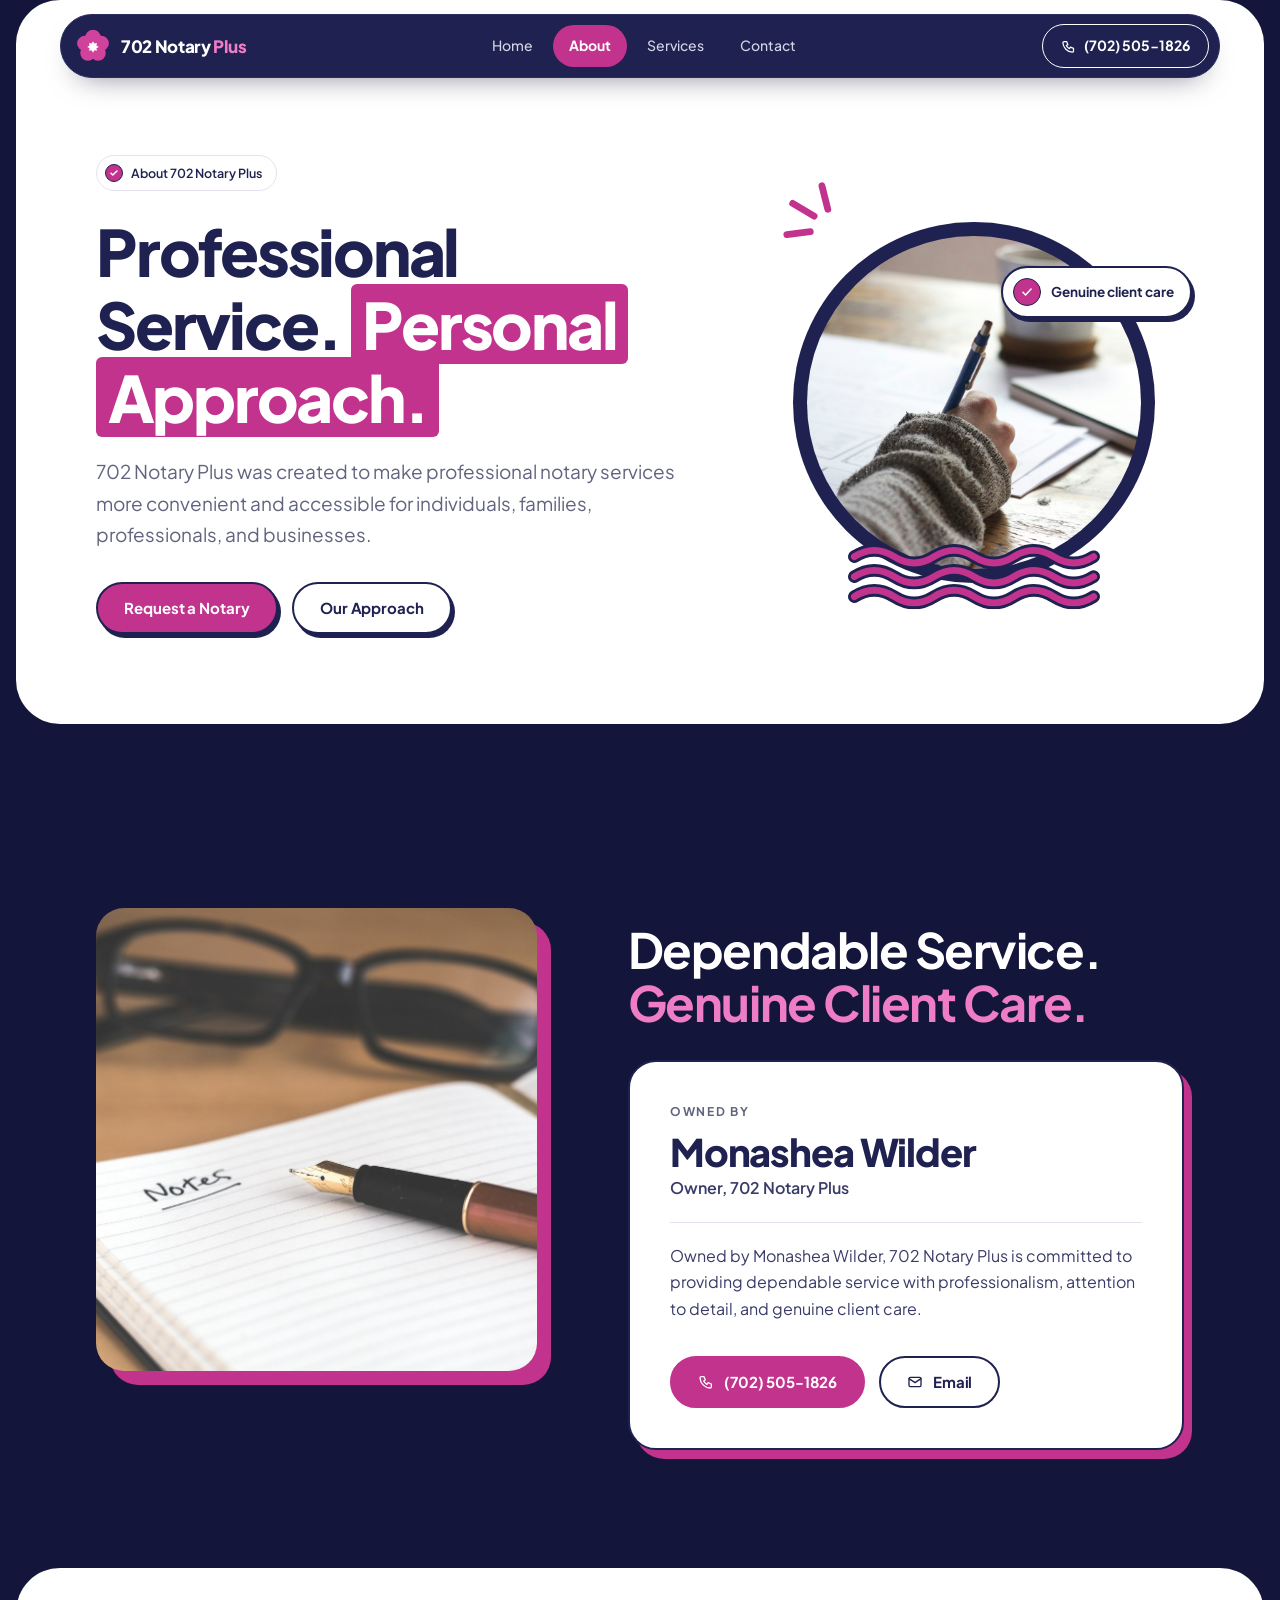
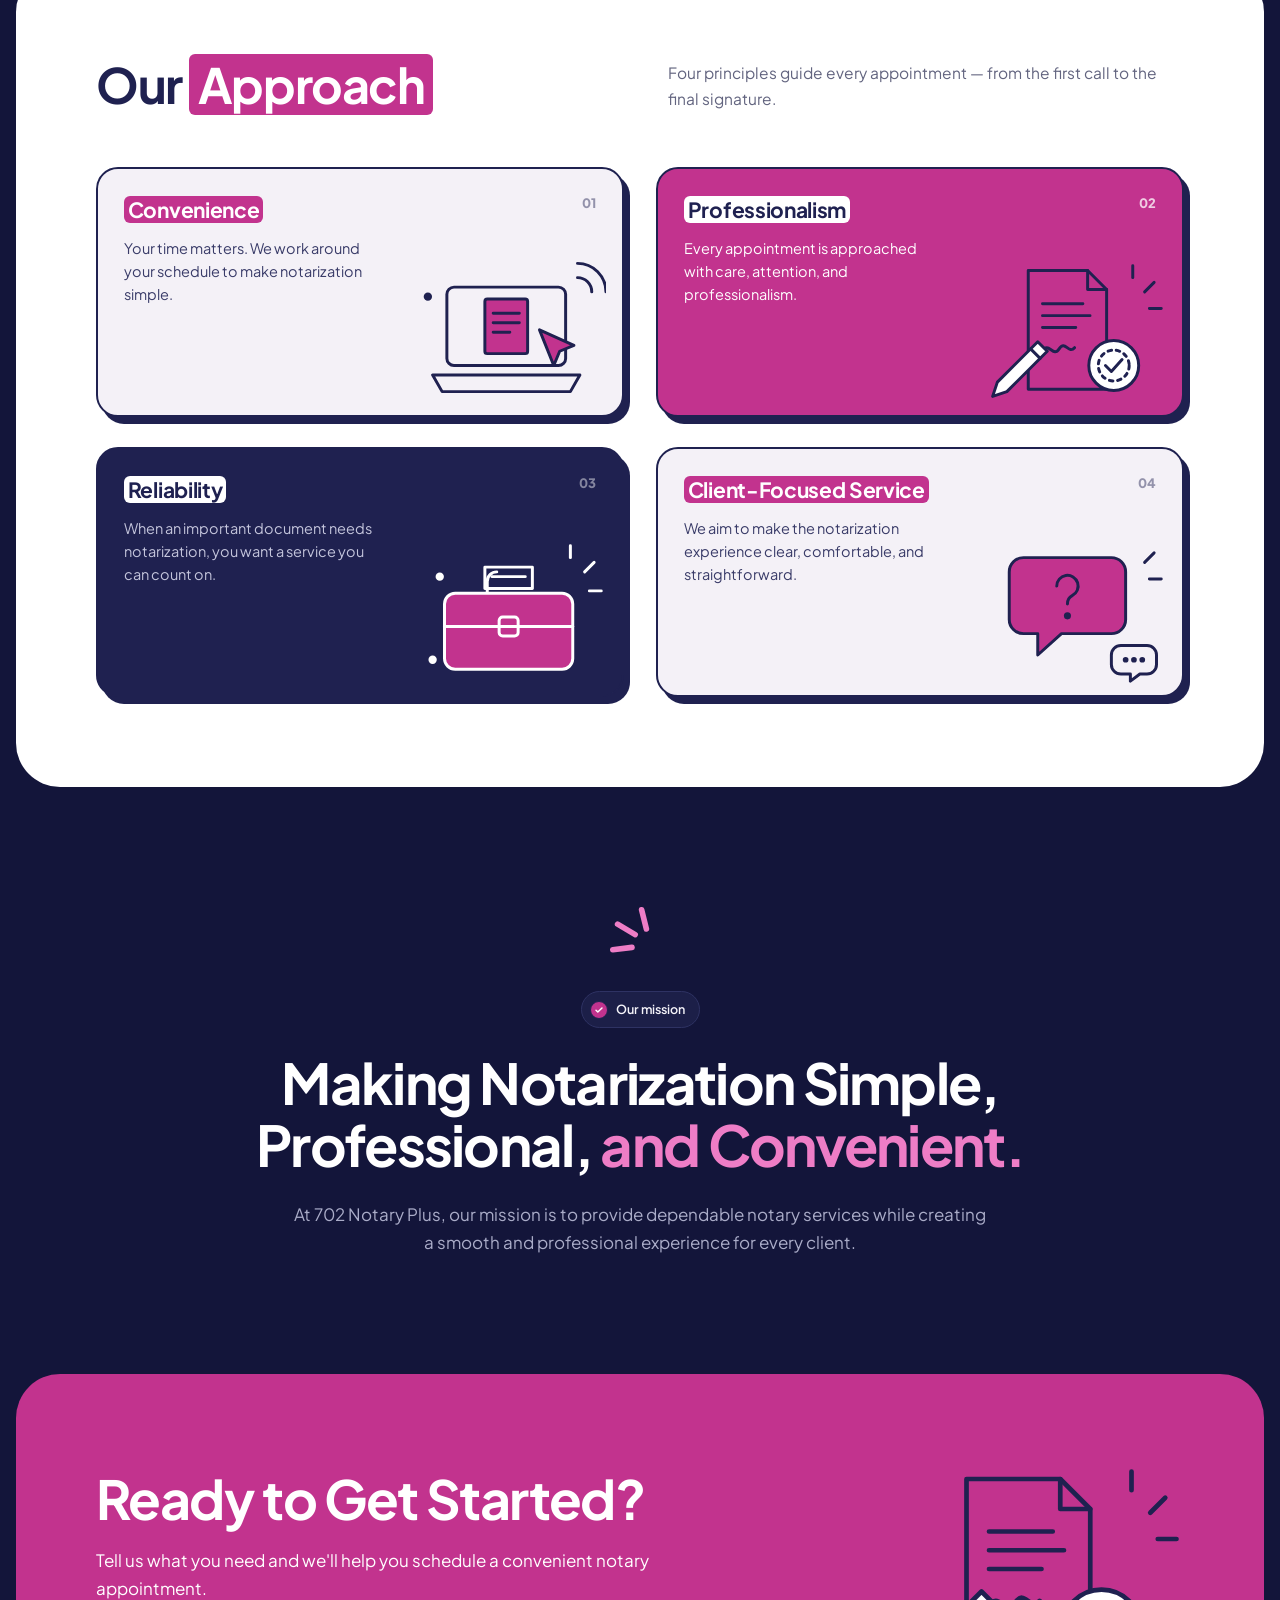
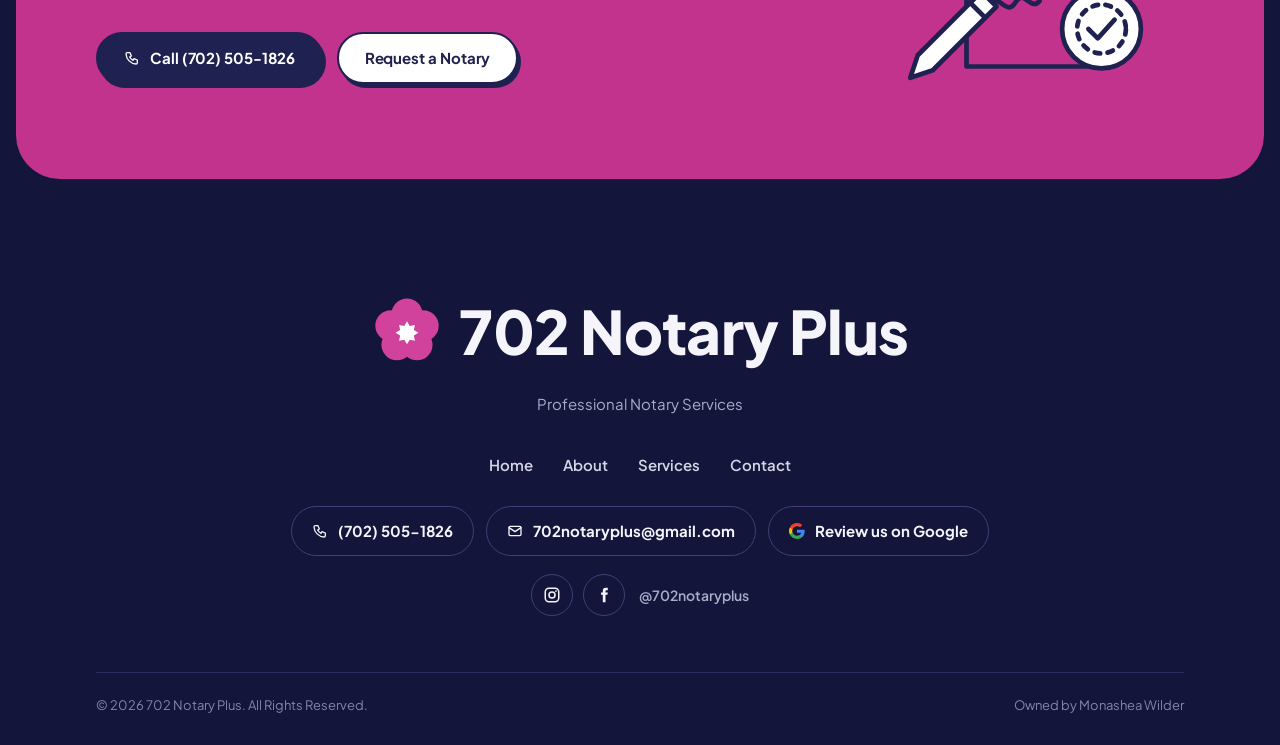
==== commit 86005e40: "Add apostille and translation services, Google review links, brand colors - Add Apostille Services a" ====
--- a/about.html
+++ b/about.html
@@ -5,12 +5,12 @@
   <meta name="viewport" content="width=device-width, initial-scale=1">
   <title>About | 702 Notary Plus</title>
   <meta name="description" content="702 Notary Plus, owned by Monashea Wilder, makes professional notary services convenient and accessible for individuals, families, professionals, and businesses.">
-  <meta name="theme-color" content="#0c0c0c">
+  <meta name="theme-color" content="#13153a">
   <meta property="og:title" content="About | 702 Notary Plus">
   <meta property="og:description" content="702 Notary Plus, owned by Monashea Wilder, makes professional notary services convenient and accessible for individuals, families, professionals, and businesses.">
   <meta property="og:type" content="website">
   <meta property="og:image" content="assets/img/hero-signing.jpg">
-  <link rel="icon" href="data:image/svg+xml,%3Csvg xmlns='http://www.w3.org/2000/svg' viewBox='0 0 40 40'%3E%3Ccircle cx='20' cy='20' r='19' fill='%23f8cf4a'/%3E%3Cpath d='M20 8 L28 19 L23.5 31 H16.5 L12 19 Z' fill='%23111'/%3E%3Ccircle cx='20' cy='19' r='2' fill='%23f8cf4a'/%3E%3C/svg%3E">
+  <link rel="icon" href="data:image/svg+xml,%3Csvg xmlns=%27http://www.w3.org/2000/svg%27 viewBox=%270 0 40 40%27%3E%3Cg fill=%27%23d0429c%27%3E%3Ccircle cx=%2720%27 cy=%2710.5%27 r=%278.6%27/%3E%3Ccircle cx=%2729%27 cy=%2717.1%27 r=%278.6%27/%3E%3Ccircle cx=%2725.6%27 cy=%2727.7%27 r=%278.6%27/%3E%3Ccircle cx=%2714.4%27 cy=%2727.7%27 r=%278.6%27/%3E%3Ccircle cx=%2711%27 cy=%2717.1%27 r=%278.6%27/%3E%3C/g%3E%3Ccircle cx=%2720%27 cy=%2720.5%27 r=%274.2%27 fill=%27%23fff%27/%3E%3C/svg%3E">
   <link rel="preconnect" href="https://fonts.googleapis.com">
   <link rel="preconnect" href="https://fonts.gstatic.com" crossorigin>
   <link href="https://fonts.googleapis.com/css2?family=Plus+Jakarta+Sans:wght@400;500;600;700;800&display=swap" rel="stylesheet">
@@ -20,10 +20,14 @@
   <svg xmlns="http://www.w3.org/2000/svg" style="display:none">
     <!-- Logo -->
     <symbol id="logo" viewBox="0 0 40 40">
-      <circle cx="20" cy="20" r="19" fill="#f8cf4a"/>
-      <path d="M20 8 L28 19 L23.5 31 H16.5 L12 19 Z" fill="#111"/>
-      <path d="M20 20 V29" stroke="#f8cf4a" stroke-width="1.6" stroke-linecap="round"/>
-      <circle cx="20" cy="19" r="2" fill="#f8cf4a"/>
+      <g fill="#d0429c">
+        <circle cx="20" cy="10.5" r="8.6"/>
+        <circle cx="29" cy="17.1" r="8.6"/>
+        <circle cx="25.6" cy="27.7" r="8.6"/>
+        <circle cx="14.4" cy="27.7" r="8.6"/>
+        <circle cx="11" cy="17.1" r="8.6"/>
+      </g>
+      <path d="M20 14.6l1.5 2.6 2.9-.6-.6 2.9 2.6 1.5-2.6 1.5.6 2.9-2.9-.6-1.5 2.6-1.5-2.6-2.9.6.6-2.9-2.6-1.5 2.6-1.5-.6-2.9 2.9.6z" fill="#fff"/>
     </symbol>
 
     <!-- Icons (24px) -->
@@ -32,7 +36,6 @@
     <symbol id="i-mail" viewBox="0 0 24 24"><g fill="none" stroke="currentColor" stroke-width="2" stroke-linecap="round" stroke-linejoin="round"><rect x="3" y="5" width="18" height="14" rx="2"/><path d="m3 7 9 6 9-6"/></g></symbol>
     <symbol id="i-check" viewBox="0 0 24 24"><path d="M5 12.5 9.5 17 19 7" fill="none" stroke="currentColor" stroke-width="2.6" stroke-linecap="round" stroke-linejoin="round"/></symbol>
     <symbol id="i-user" viewBox="0 0 24 24"><g fill="none" stroke="currentColor" stroke-width="2" stroke-linecap="round"><circle cx="12" cy="8" r="4"/><path d="M4 21c0-4 4-7 8-7s8 3 8 7"/></g></symbol>
-    <symbol id="i-pin" viewBox="0 0 24 24"><g fill="none" stroke="currentColor" stroke-width="2" stroke-linejoin="round"><path d="M12 21s-7-6.5-7-12a7 7 0 0 1 14 0c0 5.5-7 12-7 12z"/><circle cx="12" cy="9" r="2.5"/></g></symbol>
     <symbol id="i-doc" viewBox="0 0 24 24"><g fill="none" stroke="currentColor" stroke-width="2" stroke-linecap="round" stroke-linejoin="round"><path d="M6 3h9l4 4v14H6z"/><path d="M14 3v5h5M9 12h7M9 16h5"/></g></symbol>
     <symbol id="i-briefcase" viewBox="0 0 24 24"><g fill="none" stroke="currentColor" stroke-width="2" stroke-linejoin="round"><rect x="3" y="7" width="18" height="13" rx="2"/><path d="M8 7V5a2 2 0 0 1 2-2h4a2 2 0 0 1 2 2v2M3 13h18"/></g></symbol>
     <symbol id="i-home" viewBox="0 0 24 24"><g fill="none" stroke="currentColor" stroke-width="2" stroke-linecap="round" stroke-linejoin="round"><path d="M3 11 12 4l9 7"/><path d="M5 10v10h14V10M10 20v-6h4v6"/></g></symbol>
@@ -43,6 +46,18 @@
     <symbol id="i-info" viewBox="0 0 24 24"><g fill="none" stroke="currentColor" stroke-width="2" stroke-linecap="round"><circle cx="12" cy="12" r="9"/><path d="M12 11v6M12 7.5v.5"/></g></symbol>
     <symbol id="i-id" viewBox="0 0 24 24"><g fill="none" stroke="currentColor" stroke-width="2" stroke-linecap="round" stroke-linejoin="round"><rect x="3" y="5" width="18" height="14" rx="2"/><circle cx="9" cy="11" r="2"/><path d="M6 16c.5-1.5 1.7-2.2 3-2.2s2.5.7 3 2.2M15 10h3M15 14h3"/></g></symbol>
 
+    <symbol id="i-globe" viewBox="0 0 24 24"><g fill="none" stroke="currentColor" stroke-width="2" stroke-linecap="round"><circle cx="12" cy="12" r="9"/><path d="M3 12h18M12 3a14 14 0 0 1 0 18M12 3a14 14 0 0 0 0 18"/></g></symbol>
+    <symbol id="i-translate" viewBox="0 0 24 24"><g fill="none" stroke="currentColor" stroke-width="2" stroke-linecap="round" stroke-linejoin="round"><path d="M3 5h9M7.5 3v2M5 9c1.4 2.8 3.7 4.7 6.5 5.6M10.5 5c-.9 4-3.3 7.1-7 9"/><path d="m13 21 4-9 4 9M14.4 18h5.2"/></g></symbol>
+    <symbol id="i-instagram" viewBox="0 0 24 24"><g fill="none" stroke="currentColor" stroke-width="2"><rect x="3" y="3" width="18" height="18" rx="5"/><circle cx="12" cy="12" r="4"/></g><circle cx="17.3" cy="6.7" r="1.2" fill="currentColor"/></symbol>
+    <symbol id="i-facebook" viewBox="0 0 24 24"><path d="M14 8.5V6.8c0-.8.5-1.3 1.3-1.3H17V2.3h-2.6C11.6 2.3 10.4 4 10.4 6.4v2.1H8v3.3h2.4v9.9H14v-9.9h2.6l.5-3.3z" fill="currentColor"/></symbol>
+    <symbol id="i-star" viewBox="0 0 24 24"><path d="m12 2.5 2.9 6 6.6.9-4.8 4.6 1.2 6.5L12 17.4l-5.9 3.1 1.2-6.5-4.8-4.6 6.6-.9z" fill="currentColor"/></symbol>
+    <symbol id="i-google" viewBox="0 0 24 24">
+      <path fill="#4285F4" d="M23.49 12.27c0-.79-.07-1.54-.19-2.27H12v4.51h6.47c-.29 1.48-1.14 2.73-2.4 3.58v3h3.86c2.26-2.09 3.56-5.17 3.56-8.82z"/>
+      <path fill="#34A853" d="M12 24c3.24 0 5.95-1.08 7.93-2.91l-3.86-3c-1.08.72-2.45 1.16-4.07 1.16-3.13 0-5.78-2.11-6.73-4.96H1.29v3.09C3.26 21.3 7.31 24 12 24z"/>
+      <path fill="#FBBC05" d="M5.27 14.29c-.25-.72-.38-1.49-.38-2.29s.14-1.57.38-2.29V6.62H1.29C.47 8.24 0 10.06 0 12s.47 3.76 1.29 5.38l3.98-3.09z"/>
+      <path fill="#EA4335" d="M12 4.75c1.77 0 3.35.61 4.6 1.8l3.42-3.42C17.95 1.19 15.24 0 12 0 7.31 0 3.26 2.7 1.29 6.62l3.98 3.09c.95-2.85 3.6-4.96 6.73-4.96z"/>
+    </symbol>
+
     <!-- Decorative -->
     <symbol id="waves" viewBox="0 0 240 64">
       <g fill="none" stroke-linecap="round">
@@ -55,25 +70,12 @@
       </g>
     </symbol>
     <symbol id="spark" viewBox="0 0 80 80">
-      <g fill="none" stroke="#f8cf4a" stroke-width="7" stroke-linecap="round">
+      <g fill="none" style="stroke:var(--spark,#c2338e)" stroke-width="7" stroke-linecap="round">
         <path d="M42 6 48 30M12 24l22 13M6 56l24-3"/>
       </g>
     </symbol>
 
     <!-- Service illustrations (160 x 120) -->
-    <symbol id="ill-mobile" viewBox="0 0 160 120">
-      <g fill="none" stroke="currentColor" stroke-width="2.5" stroke-linecap="round" stroke-linejoin="round">
-        <path d="M30 104c24-4 34-34 60-30s26 18 38-8" stroke-dasharray="4 7"/>
-        <rect x="14" y="16" width="52" height="66" rx="6"/>
-        <path d="M24 32h30M24 42h32M24 52h20"/>
-        <path d="M24 68c5-8 9 5 14-2s8 4 12 0"/>
-        <path d="M128 12c-11 0-19 8-19 18 0 13 19 30 19 30s19-17 19-30c0-10-8-18-19-18z" style="fill:var(--ill-fill)"/>
-        <circle cx="128" cy="30" r="6"/>
-        <path d="M150 88v10M145 93h10"/>
-      </g>
-      <circle cx="14" cy="104" r="3.5" fill="currentColor"/>
-    </symbol>
-
     <symbol id="ill-general" viewBox="0 0 160 120">
       <g fill="none" stroke="currentColor" stroke-width="2.5" stroke-linecap="round" stroke-linejoin="round">
         <path d="M44 8h50l16 16v84H44z"/>
@@ -127,6 +129,34 @@
         <path d="M136 14a12 12 0 0 1 12 12M136 2a24 24 0 0 1 24 24"/>
       </g>
       <circle cx="10" cy="30" r="3.5" fill="currentColor"/>
+    </symbol>
+
+    <symbol id="ill-apostille" viewBox="0 0 160 120">
+      <g fill="none" stroke="currentColor" stroke-width="2.5" stroke-linecap="round" stroke-linejoin="round">
+        <path d="M24 10h48l14 14v82H24z"/>
+        <path d="M72 10v14h14"/>
+        <path d="M36 36h30M36 46h38M36 56h24"/>
+        <path d="M84 99l-5 17 7-3 5 6 3-15M100 99l5 17-7-3-5 6-3-15"/>
+        <circle cx="92" cy="86" r="17" style="fill:var(--ill-fill)"/>
+        <path d="m85 86 5 5 9-10"/>
+        <circle cx="128" cy="36" r="20" style="fill:var(--ill-fill)"/>
+        <path d="M108 36h40M128 16a30 30 0 0 1 0 40M128 16a30 30 0 0 0 0 40M112 24h32M112 48h32"/>
+        <path d="M148 80v10M143 85h10"/>
+      </g>
+      <circle cx="12" cy="100" r="3.5" fill="currentColor"/>
+    </symbol>
+
+    <symbol id="ill-translate" viewBox="0 0 160 120">
+      <g fill="none" stroke="currentColor" stroke-width="2.5" stroke-linecap="round" stroke-linejoin="round">
+        <rect x="14" y="14" width="72" height="60" rx="9"/>
+        <path d="M36 62 50 28l14 34M41 51h18"/>
+        <rect x="72" y="46" width="74" height="60" rx="9" style="fill:var(--ill-fill)"/>
+        <path d="M86 64h46M86 76h38M86 88h42"/>
+        <path d="M98 26c12-13 30-12 40 2"/>
+        <path d="m138 18 1 10-10 1"/>
+        <path d="M60 104c-14 0-26-6-30-18"/>
+        <path d="m22 92 8-7 7 8"/>
+      </g>
     </symbol>
 
     <symbol id="ill-help" viewBox="0 0 160 120">
@@ -172,7 +202,7 @@
       <li><a href="contact.html">Contact <small>04</small></a></li>
     </ul>
     <div class="mobile-menu__contact">
-      <a class="btn btn--yellow" href="contact.html">Request a Notary <svg aria-hidden="true"><use href="#i-arrow"/></svg></a>
+      <a class="btn btn--accent" href="contact.html">Request a Notary <svg aria-hidden="true"><use href="#i-arrow"/></svg></a>
       <a class="btn btn--ghost" href="tel:+17025051826"><svg aria-hidden="true"><use href="#i-phone"/></svg>Call (702) 505-1826</a>
       <a class="mobile-menu__email" href="mailto:702notaryplus@gmail.com">702notaryplus@gmail.com</a>
     </div>
@@ -189,7 +219,7 @@
             <h1 class="h1 reveal d1">Professional Service. <span class="hl">Personal Approach.</span></h1>
             <p class="lede reveal d2">702 Notary Plus was created to make professional notary services more convenient and accessible for individuals, families, professionals, and businesses.</p>
             <div class="btn-row reveal d3">
-              <a class="btn btn--yellow" href="contact.html">Request a Notary</a>
+              <a class="btn btn--accent" href="contact.html">Request a Notary</a>
               <a class="btn" href="#approach">Our Approach</a>
             </div>
           </div>
@@ -212,14 +242,14 @@
           </div>
           <div>
             <span class="tag reveal">The owner</span>
-            <h2 class="h2 reveal d1" style="color:#fff;margin:22px 0 30px">Dependable Service. <span class="text-yellow">Genuine Client Care.</span></h2>
+            <h2 class="h2 reveal d1" style="color:#fff;margin:22px 0 30px">Dependable Service. <span class="text-accent">Genuine Client Care.</span></h2>
             <div class="owner-card reveal d2">
               <p class="owner-card__label">Owned by</p>
               <p class="owner-card__name">Monashea Wilder</p>
               <p class="owner-card__role">Owner, 702 Notary Plus</p>
               <p class="owner-card__body">Owned by Monashea Wilder, 702 Notary Plus is committed to providing dependable service with professionalism, attention to detail, and genuine client care.</p>
               <div class="btn-row">
-                <a class="btn btn--yellow" href="tel:+17025051826"><svg aria-hidden="true"><use href="#i-phone"/></svg>(702) 505-1826</a>
+                <a class="btn btn--accent" href="tel:+17025051826"><svg aria-hidden="true"><use href="#i-phone"/></svg>(702) 505-1826</a>
                 <a class="btn" href="mailto:702notaryplus@gmail.com"><svg aria-hidden="true"><use href="#i-mail"/></svg>Email</a>
               </div>
             </div>
@@ -238,10 +268,10 @@
             <article class="ncard reveal">
               <span class="ncard__num">01</span>
               <h3 class="ncard__title"><span class="hl">Convenience</span></h3>
-              <p>Your time matters. Our mobile service helps bring notarization to you.</p>
-              <span class="ncard__ill" aria-hidden="true"><svg viewBox="0 0 160 120"><use href="#ill-mobile"/></svg></span>
+              <p>Your time matters. We work around your schedule to make notarization simple.</p>
+              <span class="ncard__ill" aria-hidden="true"><svg viewBox="0 0 160 120"><use href="#ill-remote"/></svg></span>
             </article>
-            <article class="ncard ncard--yellow reveal d1">
+            <article class="ncard ncard--accent reveal d1">
               <span class="ncard__num">02</span>
               <h3 class="ncard__title"><span class="hl">Professionalism</span></h3>
               <p>Every appointment is approached with care, attention, and professionalism.</p>
@@ -268,13 +298,13 @@
         <div class="container mission">
           <div class="mission__spark reveal" aria-hidden="true"><svg viewBox="0 0 80 80"><use href="#spark"/></svg></div>
           <span class="tag reveal">Our mission</span>
-          <h2 class="h2 reveal d1" style="margin-top:24px">Making Notarization Simple, Professional, <span class="text-yellow">and Convenient.</span></h2>
+          <h2 class="h2 reveal d1" style="margin-top:24px">Making Notarization Simple, Professional, <span class="text-accent">and Convenient.</span></h2>
           <p class="reveal d2">At 702 Notary Plus, our mission is to provide dependable notary services while creating a smooth and professional experience for every client.</p>
         </div>
       </section>
 
       <!-- ===== CTA ===== -->
-      <section class="panel panel--yellow">
+      <section class="panel panel--accent">
         <div class="container cta">
           <div>
             <h2 class="h2 reveal">Ready to Get Started?</h2>
@@ -284,7 +314,7 @@
               <a class="btn" href="contact.html">Request a Notary</a>
             </div>
           </div>
-          <div class="cta__art reveal d2" aria-hidden="true"><svg viewBox="0 0 160 120"><use href="#ill-mobile"/></svg></div>
+          <div class="cta__art reveal d2" aria-hidden="true"><svg viewBox="0 0 160 120"><use href="#ill-general"/></svg></div>
         </div>
       </section>
     </main>
@@ -306,6 +336,12 @@
         <div class="footer-contact">
           <a href="tel:+17025051826"><svg aria-hidden="true"><use href="#i-phone"/></svg>(702) 505-1826</a>
           <a href="mailto:702notaryplus@gmail.com"><svg aria-hidden="true"><use href="#i-mail"/></svg>702notaryplus@gmail.com</a>
+          <a href="https://www.google.com/search?q=702+Notary+Plus+reviews" data-google-review target="_blank" rel="noopener"><svg aria-hidden="true"><use href="#i-google"/></svg>Review us on Google</a>
+        </div>
+        <div class="footer-social">
+          <a href="https://www.instagram.com/702notaryplus/" target="_blank" rel="noopener" aria-label="702 Notary Plus on Instagram"><svg aria-hidden="true"><use href="#i-instagram"/></svg></a>
+          <a href="https://www.facebook.com/702notaryplus" target="_blank" rel="noopener" aria-label="702 Notary Plus on Facebook"><svg aria-hidden="true"><use href="#i-facebook"/></svg></a>
+          <span>@702notaryplus</span>
         </div>
         <div class="footer-bottom">
           <p>&copy; 2026 702 Notary Plus. All Rights Reserved.</p>
--- a/css/styles.css
+++ b/css/styles.css
@@ -1,23 +1,24 @@
 /* ==========================================================================
    702 Notary Plus — Stylesheet
-   Rounded white panels on a dark canvas, bold sans type, yellow accent,
+   Rounded white panels on a dark canvas, bold sans type, brand magenta accent,
    bordered "sticker" cards with hard offset shadows.
    ========================================================================== */
 
 :root {
-  --bg: #0c0c0c;
+  --bg: #13153a;
   --panel: #ffffff;
-  --grey: #efefec;
-  --grey-2: #e4e4e0;
-  --ink: #111111;
-  --ink-2: #2e2e2e;
-  --muted: #666661;
-  --yellow: #f8cf4a;
-  --yellow-soft: #ffe7a0;
-  --dark-card: #161616;
-  --dark-line: #2a2a2a;
-  --on-dark: #f4f4f1;
-  --on-dark-muted: #a3a39d;
+  --grey: #f4f1f7;
+  --grey-2: #e6e1ec;
+  --ink: #1f2150;
+  --ink-2: #393b68;
+  --muted: #62647f;
+  --accent: #c2338e;
+  --accent-bright: #ee7dc6;
+  --accent-soft: #fbe4f2;
+  --dark-card: #1c1f48;
+  --dark-line: #2e3263;
+  --on-dark: #f5f4fa;
+  --on-dark-muted: #aaacc8;
 
   --font: "Plus Jakarta Sans", "Helvetica Neue", Arial, sans-serif;
 
@@ -50,12 +51,12 @@
 button, input, select, textarea { font: inherit; color: inherit; }
 h1, h2, h3, h4, p, figure { margin: 0; }
 ul, ol { margin: 0; padding: 0; list-style: none; }
-::selection { background: var(--yellow); color: var(--ink); }
-:focus-visible { outline: 2px solid var(--yellow); outline-offset: 3px; }
+::selection { background: var(--accent); color: var(--ink); }
+:focus-visible { outline: 2px solid var(--accent); outline-offset: 3px; }
 
 .skip-link {
   position: absolute; left: 16px; top: -60px; z-index: 300;
-  background: var(--yellow); color: var(--ink); padding: 10px 16px; border-radius: 999px; font-weight: 700;
+  background: var(--accent); color: var(--ink); padding: 10px 16px; border-radius: 999px; font-weight: 700;
 }
 .skip-link:focus { top: 16px; }
 
@@ -70,7 +71,7 @@
   position: relative;
   overflow: hidden;
 }
-.panel--yellow { background: var(--yellow); }
+.panel--accent { background: var(--accent); }
 .panel + .panel, .dark + .panel, .panel + .dark { margin-top: var(--panel-gap); }
 
 .dark { color: var(--on-dark); padding: clamp(64px, 8vw, 112px) 0; }
@@ -94,13 +95,13 @@
 .small { font-size: 13.5px; line-height: 1.6; }
 
 .hl {
-  background: var(--yellow);
+  background: var(--accent);
   padding: 0 0.18em;
   border-radius: 6px;
   -webkit-box-decoration-break: clone;
   box-decoration-break: clone;
 }
-.text-yellow { color: var(--yellow); }
+.text-accent { color: var(--accent); }
 
 .tag {
   display: inline-flex; align-items: center; gap: 8px;
@@ -112,7 +113,7 @@
 }
 .tag::before {
   content: ""; width: 18px; height: 18px; border-radius: 50%; flex: none;
-  background: var(--yellow) url("data:image/svg+xml,%3Csvg xmlns='http://www.w3.org/2000/svg' viewBox='0 0 20 20'%3E%3Cpath d='M5 10.5l3 3 7-7' fill='none' stroke='%23111' stroke-width='2.4' stroke-linecap='round' stroke-linejoin='round'/%3E%3C/svg%3E") center / 12px no-repeat;
+  background: var(--accent) url("data:image/svg+xml,%3Csvg xmlns='http://www.w3.org/2000/svg' viewBox='0 0 20 20'%3E%3Cpath d='M5 10.5l3 3 7-7' fill='none' stroke='%23fff' stroke-width='2.4' stroke-linecap='round' stroke-linejoin='round'/%3E%3C/svg%3E") center / 12px no-repeat;
   border: 1.5px solid var(--ink);
 }
 .dark .tag { background: var(--dark-card); border-color: var(--dark-line); color: var(--on-dark); }
@@ -134,15 +135,15 @@
 }
 .btn:hover { transform: translate(-2px, -2px); box-shadow: 5px 6px 0 var(--ink); }
 .btn:active { transform: translate(2px, 2px); box-shadow: 1px 1px 0 var(--ink); }
-.btn--yellow { background: var(--yellow); }
+.btn--accent { background: var(--accent); }
 .btn--dark { background: var(--ink); color: #fff; }
 .btn svg { width: 16px; height: 16px; flex: none; }
 
 /* flat buttons for dark areas */
 .dark .btn { box-shadow: none; }
 .dark .btn:hover { transform: translateY(-2px); box-shadow: none; }
-.dark .btn--yellow { border-color: var(--yellow); }
-.dark .btn--ghost { background: transparent; color: var(--on-dark); border-color: #3a3a3a; }
+.dark .btn--accent { border-color: var(--accent); }
+.dark .btn--ghost { background: transparent; color: var(--on-dark); border-color: #3d4175; }
 .dark .btn--ghost:hover { border-color: var(--on-dark); }
 
 .btn-row { display: flex; flex-wrap: wrap; gap: 14px; }
@@ -160,12 +161,12 @@
 .pill-link {
   display: inline-flex; align-items: center; gap: 10px;
   padding: 10px 18px;
-  border: 1px solid #3a3a3a; border-radius: 999px;
+  border: 1px solid #3d4175; border-radius: 999px;
   font-size: 12.5px; font-weight: 700; letter-spacing: 0.08em; text-transform: uppercase;
   color: var(--on-dark);
   transition: border-color 0.3s, background 0.3s, color 0.3s;
 }
-.pill-link:hover { background: var(--yellow); color: var(--ink); border-color: var(--yellow); }
+.pill-link:hover { background: var(--accent); color: var(--ink); border-color: var(--accent); }
 .pill-link svg { width: 14px; height: 14px; }
 
 /* ---------- Header (floating dark pill) ---------- */
@@ -182,25 +183,25 @@
   height: 64px;
   padding: 0 10px 0 14px;
   background: var(--ink);
-  border: 1px solid #262626;
+  border: 1px solid #2a2d5e;
   border-radius: 999px;
   color: #fff;
-  box-shadow: 0 14px 30px -18px rgba(0, 0, 0, 0.6);
+  box-shadow: 0 14px 30px -18px rgba(10, 11, 40, 0.6);
 }
 
 .brand { display: inline-flex; align-items: center; gap: 10px; font-weight: 800; letter-spacing: -0.02em; }
 .brand__mark { width: 36px; height: 36px; flex: none; }
 .brand__name { font-size: 17px; white-space: nowrap; }
-.brand__name span { color: var(--yellow); }
+.brand__name span { color: var(--accent); }
 
 .nav__list { display: flex; gap: 4px; }
 .nav__link {
   display: block; padding: 9px 16px; border-radius: 999px;
-  font-size: 14px; font-weight: 500; color: #d8d8d4;
+  font-size: 14px; font-weight: 500; color: #d4d5e6;
   transition: background 0.25s, color 0.25s;
 }
-.nav__link:hover { color: #fff; background: #232323; }
-.nav__link[aria-current="page"] { color: var(--ink); background: var(--yellow); font-weight: 700; }
+.nav__link:hover { color: #fff; background: #2a2d5e; }
+.nav__link[aria-current="page"] { color: var(--ink); background: var(--accent); font-weight: 700; }
 
 .header-cta {
   display: inline-flex; align-items: center; gap: 8px;
@@ -209,13 +210,13 @@
   font-size: 14px; font-weight: 700;
   transition: background 0.25s, color 0.25s, border-color 0.25s;
 }
-.header-cta:hover { background: var(--yellow); border-color: var(--yellow); color: var(--ink); }
+.header-cta:hover { background: var(--accent); border-color: var(--accent); color: var(--ink); }
 .header-cta svg { width: 15px; height: 15px; }
 
 .nav-toggle {
   display: none;
   width: 46px; height: 46px; border-radius: 50%;
-  border: 0; background: var(--yellow); cursor: pointer; position: relative; flex: none;
+  border: 0; background: var(--accent); cursor: pointer; position: relative; flex: none;
 }
 .nav-toggle span {
   position: absolute; left: 14px; right: 14px; height: 2px; border-radius: 2px; background: var(--ink);
@@ -247,7 +248,7 @@
   padding: 14px;
 }
 .visual__disc img { width: 100%; height: 100%; object-fit: cover; border-radius: 50%; }
-.visual__waves { position: absolute; left: 20%; right: 20%; bottom: 0; color: var(--ink); --ill-fill: var(--yellow); }
+.visual__waves { position: absolute; left: 20%; right: 20%; bottom: 0; color: var(--ink); --ill-fill: var(--accent); }
 .visual__spark { position: absolute; top: 0; left: 4%; width: 78px; color: var(--ink); }
 .visual__waves svg, .visual__spark svg { width: 100%; height: auto; display: block; overflow: visible; }
 .visual__chip {
@@ -260,7 +261,7 @@
   font-size: 13.5px; font-weight: 700; white-space: nowrap;
 }
 .visual__chip-dot {
-  width: 28px; height: 28px; border-radius: 50%; background: var(--yellow); border: 1.5px solid var(--ink);
+  width: 28px; height: 28px; border-radius: 50%; background: var(--accent); border: 1.5px solid var(--ink);
   display: grid; place-items: center; flex: none;
 }
 .visual__chip-dot svg { width: 14px; height: 14px; }
@@ -270,7 +271,7 @@
 /* ---------- Stats bar ---------- */
 .statbar {
   display: grid; grid-template-columns: repeat(4, 1fr);
-  background: linear-gradient(180deg, #171717, #111);
+  background: linear-gradient(180deg, #1e2150, #181a42);
   border: 1px solid var(--dark-line);
   border-radius: 24px;
   color: var(--on-dark);
@@ -279,10 +280,10 @@
 .statbar__item { padding: 28px 20px; text-align: center; }
 .statbar__item + .statbar__item { border-left: 1px solid var(--dark-line); }
 .statbar__value { font-size: clamp(26px, 2.8vw, 36px); font-weight: 800; letter-spacing: -0.03em; line-height: 1.15; color: #fff; }
-.statbar__value span { color: var(--yellow); }
+.statbar__value span { color: var(--accent); }
 .statbar__label { font-size: 14px; color: var(--on-dark-muted); margin-top: 4px; }
 a.statbar__item { transition: background 0.3s; }
-a.statbar__item:hover { background: #1c1c1c; }
+a.statbar__item:hover { background: #242756; }
 .stats-wrap { padding: var(--panel-gap) 0 0; }
 .stats-wrap .statbar { margin: clamp(24px, 3vw, 40px) auto 0; }
 
@@ -292,7 +293,7 @@
 .framed::before {
   content: ""; position: absolute; inset: 0;
   transform: translate(14px, 14px);
-  background: var(--yellow); border-radius: var(--radius-lg);
+  background: var(--accent); border-radius: var(--radius-lg);
 }
 .framed img { position: relative; width: 100%; aspect-ratio: 4 / 4.2; object-fit: cover; border-radius: var(--radius-lg); }
 .framed__badge {
@@ -331,11 +332,11 @@
   transition: transform 0.25s var(--ease), box-shadow 0.25s var(--ease);
 }
 a.ncard:hover { transform: translate(-3px, -3px); box-shadow: 9px 10px 0 var(--ink); }
-.ncard--yellow { background: var(--yellow); }
+.ncard--accent { background: var(--accent); }
 .ncard--dark { background: var(--ink); color: #fff; }
-.ncard.ncard--dark p { color: #bdbdb7; }
+.ncard.ncard--dark p { color: #c4c5dc; }
 .ncard--dark .more__icon { background: #fff; color: var(--ink); }
-.ncard--yellow .hl, .ncard--dark .hl { background: #fff; color: var(--ink); }
+.ncard--accent .hl, .ncard--dark .hl { background: #fff; color: var(--ink); }
 
 .ncard__title { font-size: 21px; line-height: 1.4; font-weight: 700; letter-spacing: -0.015em; max-width: 62%; }
 .ncard p { font-size: 14.5px; line-height: 1.6; color: var(--ink-2); margin-top: 12px; max-width: 54%; }
@@ -345,11 +346,11 @@
   position: absolute; right: 16px; bottom: 12px;
   width: 42%; max-width: 190px;
   color: var(--ink);
-  --ill-fill: var(--yellow);
+  --ill-fill: var(--accent);
   pointer-events: none;
 }
-.ncard--yellow .ncard__ill { --ill-fill: #fff; }
-.ncard--dark .ncard__ill { color: #fff; --ill-fill: var(--yellow); }
+.ncard--accent .ncard__ill { --ill-fill: #fff; }
+.ncard--dark .ncard__ill { color: #fff; --ill-fill: var(--accent); }
 .ncard__ill svg { width: 100%; height: auto; overflow: visible; display: block; }
 
 /* ---------- Dark info cards ---------- */
@@ -361,15 +362,15 @@
   padding: 26px 24px 28px;
   transition: border-color 0.3s, transform 0.3s var(--ease);
 }
-.dcard:hover { border-color: #4a4a4a; transform: translateY(-4px); }
+.dcard:hover { border-color: #4a4e85; transform: translateY(-4px); }
 .dcard__top { display: flex; justify-content: space-between; align-items: center; margin-bottom: 22px; }
 .dcard__badge {
   width: 48px; height: 48px; border-radius: 14px;
-  background: var(--yellow); color: var(--ink);
+  background: var(--accent); color: var(--ink);
   display: grid; place-items: center;
 }
 .dcard__badge svg { width: 26px; height: 26px; }
-.dcard__num { font-size: 13px; font-weight: 700; color: #5a5a56; }
+.dcard__num { font-size: 13px; font-weight: 700; color: #6a6d9a; }
 .dcard h3 { font-size: 22px; font-weight: 800; letter-spacing: -0.02em; color: #fff; margin-bottom: 8px; }
 .dcard p { font-size: 14.5px; }
 .swipe-hint { display: none; margin-top: 14px; font-size: 13px; color: var(--on-dark-muted); }
@@ -385,7 +386,7 @@
   position: relative;
   width: 64px; height: 64px; margin: 0 auto 22px;
   display: grid; place-items: center;
-  background: var(--yellow);
+  background: var(--accent);
   border: 2px solid var(--ink); border-radius: 50%;
   box-shadow: 3px 4px 0 var(--ink);
   font-size: 18px; font-weight: 800;
@@ -421,7 +422,7 @@
   font-size: 13.5px; font-weight: 600; background: #fff;
   transition: background 0.2s, transform 0.2s;
 }
-.jump a:hover { background: var(--yellow); transform: translateY(-2px); }
+.jump a:hover { background: var(--accent); transform: translateY(-2px); }
 
 /* ---------- About ---------- */
 .owner-card {
@@ -429,7 +430,7 @@
   border-radius: var(--radius-lg);
   padding: clamp(28px, 3.4vw, 40px);
   border: 2px solid var(--ink);
-  box-shadow: 8px 9px 0 var(--yellow);
+  box-shadow: 8px 9px 0 var(--accent);
 }
 .owner-card__label { font-size: 12px; font-weight: 700; letter-spacing: 0.14em; text-transform: uppercase; color: var(--muted); }
 .owner-card__name { font-size: clamp(28px, 3vw, 38px); font-weight: 800; letter-spacing: -0.03em; margin: 8px 0 2px; line-height: 1.15; }
@@ -439,7 +440,7 @@
 .mission { text-align: center; max-width: 900px; margin: 0 auto; }
 .mission .h2 { color: #fff; font-size: clamp(32px, 4.4vw, 58px); margin-bottom: 24px; }
 .mission p { max-width: 58ch; margin: 0 auto; font-size: 17px; }
-.mission__spark { width: 64px; color: var(--yellow); margin: 0 auto 22px; }
+.mission__spark { width: 64px; color: var(--accent); margin: 0 auto 22px; }
 .mission__spark svg { width: 100%; height: auto; display: block; }
 
 /* ---------- Services rows ---------- */
@@ -454,11 +455,11 @@
 }
 .srow__head { display: flex; align-items: center; justify-content: space-between; gap: 12px; margin-bottom: 20px; }
 .srow__icon {
-  width: 46px; height: 46px; border-radius: 50%; background: var(--yellow); color: var(--ink);
+  width: 46px; height: 46px; border-radius: 50%; background: var(--accent); color: var(--ink);
   display: grid; place-items: center; flex: none;
 }
 .srow__icon svg { width: 24px; height: 24px; }
-.srow__num { font-size: 13px; font-weight: 700; color: #5a5a56; }
+.srow__num { font-size: 13px; font-weight: 700; color: #6a6d9a; }
 .srow__info h2 { font-size: clamp(22px, 2vw, 26px); font-weight: 800; letter-spacing: -0.025em; color: #fff; line-height: 1.2; }
 .srow__meta { margin: auto 0 0; padding-top: 24px; display: grid; gap: 8px; }
 .srow__meta div { display: flex; justify-content: space-between; gap: 12px; font-size: 13px; padding-top: 8px; border-top: 1px solid var(--dark-line); }
@@ -467,8 +468,8 @@
 .srow__media { border-radius: 20px; overflow: hidden; min-height: 260px; }
 .srow__media img { width: 100%; height: 100%; object-fit: cover; transition: transform 1s var(--ease); }
 .srow:hover .srow__media img { transform: scale(1.04); }
-.srow__detail .eyebrow { font-size: 11.5px; color: var(--yellow); margin-bottom: 14px; }
-.dark .srow__detail p:not(.eyebrow) { font-size: 15.5px; color: #d0d0cb; margin-bottom: 24px; }
+.srow__detail .eyebrow { font-size: 11.5px; color: var(--accent); margin-bottom: 14px; }
+.dark .srow__detail p:not(.eyebrow) { font-size: 15.5px; color: #cfd0e4; margin-bottom: 24px; }
 .srow__detail .btn { margin-top: auto; width: 100%; min-height: 48px; font-size: 14px; }
 
 .note {
@@ -476,11 +477,11 @@
   margin-top: 36px;
   padding: 22px 24px;
   border: 1px solid var(--dark-line);
-  border-left: 4px solid var(--yellow);
+  border-left: 4px solid var(--accent);
   border-radius: 16px;
   background: var(--dark-card);
 }
-.note__icon { width: 24px; height: 24px; flex: none; color: var(--yellow); margin-top: 2px; }
+.note__icon { width: 24px; height: 24px; flex: none; color: var(--accent); margin-top: 2px; }
 .note p { font-size: 14.5px; line-height: 1.7; }
 .note strong { color: #fff; }
 
@@ -490,7 +491,7 @@
 .info-bar .statbar__value { font-size: clamp(17px, 1.6vw, 21px); letter-spacing: -0.02em; overflow-wrap: anywhere; }
 .info-bar .statbar__label { margin: 0 0 2px; font-size: 11.5px; font-weight: 700; letter-spacing: 0.12em; text-transform: uppercase; }
 .info-bar__icon {
-  width: 46px; height: 46px; border-radius: 50%; background: var(--yellow); color: var(--ink);
+  width: 46px; height: 46px; border-radius: 50%; background: var(--accent); color: var(--ink);
   display: grid; place-items: center; flex: none;
 }
 .info-bar__icon svg { width: 22px; height: 22px; }
@@ -507,8 +508,8 @@
 .field input, .field select, .field textarea {
   width: 100%; min-height: 50px;
   padding: 12px 14px;
-  background: #f6f6f3;
-  border: 1.5px solid #dcdcd6;
+  background: #f7f5fa;
+  border: 1.5px solid #dcd8e4;
   border-radius: var(--radius-sm);
   font-size: 16px;
   transition: border-color 0.2s, box-shadow 0.2s, background 0.2s;
@@ -520,9 +521,9 @@
   background-image: url("data:image/svg+xml,%3Csvg xmlns='http://www.w3.org/2000/svg' viewBox='0 0 20 20'%3E%3Cpath d='M5 8l5 5 5-5' fill='none' stroke='%23111' stroke-width='2' stroke-linecap='round' stroke-linejoin='round'/%3E%3C/svg%3E");
   background-repeat: no-repeat; background-position: right 14px center; background-size: 16px;
 }
-.field input::placeholder, .field textarea::placeholder { color: #9d9d97; }
+.field input::placeholder, .field textarea::placeholder { color: #9a9bb3; }
 .field input:focus, .field select:focus, .field textarea:focus {
-  outline: none; background: #fff; border-color: var(--ink); box-shadow: 0 0 0 4px rgba(248, 207, 74, 0.55);
+  outline: none; background: #fff; border-color: var(--ink); box-shadow: 0 0 0 4px rgba(194, 51, 142, 0.22);
 }
 .field.has-error input { border-color: #c0392b; }
 .field__error { display: none; font-size: 12.5px; color: #c0392b; font-weight: 600; }
@@ -530,10 +531,10 @@
 .form-submit { margin-top: 26px; }
 .form-submit .btn { width: 100%; min-height: 56px; font-size: 16px; }
 .form-submit .small { margin-top: 14px; color: var(--muted); text-align: center; }
-.form-submit .small a { color: var(--ink); font-weight: 700; border-bottom: 1.5px solid var(--yellow); }
+.form-submit .small a { color: var(--ink); font-weight: 700; border-bottom: 1.5px solid var(--accent); }
 .form-status {
   display: none; margin-top: 20px; padding: 16px 18px;
-  background: var(--yellow-soft); border: 2px solid var(--ink); border-radius: 14px;
+  background: var(--accent-soft); border: 2px solid var(--ink); border-radius: 14px;
   font-size: 14.5px;
 }
 .form-status.is-visible { display: block; }
@@ -549,7 +550,7 @@
 .prep-card h3 svg { width: 22px; height: 22px; flex: none; }
 .prep-card p { font-size: 14.5px; color: var(--ink-2); }
 .prep-card + .prep-card { margin-top: 20px; }
-.prep-card--yellow { background: var(--yellow); }
+.prep-card--accent { background: var(--accent); }
 
 /* ---------- Footer ---------- */
 .site-footer { color: var(--on-dark); padding: clamp(72px, 8vw, 104px) 0 0; text-align: center; }
@@ -558,21 +559,21 @@
 .footer-brand .brand__name { font-size: clamp(32px, 5vw, 60px); }
 .footer-tagline { margin-top: 12px; color: var(--on-dark-muted); font-size: 15px; }
 .footer-nav { display: flex; justify-content: center; flex-wrap: wrap; gap: 8px 30px; margin-top: 36px; }
-.footer-nav a { font-size: 15px; font-weight: 600; color: #d8d8d4; transition: color 0.2s; }
-.footer-nav a:hover { color: var(--yellow); }
+.footer-nav a { font-size: 15px; font-weight: 600; color: #d4d5e6; transition: color 0.2s; }
+.footer-nav a:hover { color: var(--accent); }
 .footer-contact { display: flex; justify-content: center; flex-wrap: wrap; gap: 12px; margin-top: 28px; }
 .footer-contact a {
   display: inline-flex; align-items: center; gap: 10px;
-  padding: 12px 20px; border: 1px solid #333; border-radius: 999px;
+  padding: 12px 20px; border: 1px solid #3d4175; border-radius: 999px;
   font-weight: 700; font-size: 15px;
   transition: background 0.25s, color 0.25s, border-color 0.25s;
 }
-.footer-contact a:hover { background: var(--yellow); color: var(--ink); border-color: var(--yellow); }
+.footer-contact a:hover { background: var(--accent); color: var(--ink); border-color: var(--accent); }
 .footer-contact svg { width: 16px; height: 16px; }
 .footer-bottom {
-  margin-top: 56px; padding: 22px 0 28px; border-top: 1px solid #222;
+  margin-top: 56px; padding: 22px 0 28px; border-top: 1px solid #2a2d5e;
   display: flex; justify-content: space-between; flex-wrap: wrap; gap: 10px;
-  font-size: 13px; color: #7c7c77;
+  font-size: 13px; color: #8486a8;
 }
 
 .quickbar { display: none; }
@@ -613,11 +614,11 @@
     border: 1px solid var(--dark-line); border-radius: 18px;
     font-size: 26px; font-weight: 800; letter-spacing: -0.03em; color: #fff;
   }
-  .mobile-menu__list a[aria-current="page"] { background: var(--yellow); color: var(--ink); border-color: var(--yellow); }
+  .mobile-menu__list a[aria-current="page"] { background: var(--accent); color: var(--ink); border-color: var(--accent); }
   .mobile-menu__list small { font-size: 13px; font-weight: 700; opacity: 0.5; }
   .mobile-menu__contact { margin-top: auto; padding-top: 32px; display: grid; gap: 12px; }
   .mobile-menu__contact .btn { width: 100%; box-shadow: none; }
-  .mobile-menu__contact .btn--ghost { background: transparent; color: #fff; border-color: #3a3a3a; }
+  .mobile-menu__contact .btn--ghost { background: transparent; color: #fff; border-color: #3d4175; }
   .mobile-menu__email { text-align: center; color: var(--on-dark-muted); font-size: 14px; padding-top: 4px; }
 
   .dcards { grid-template-columns: repeat(2, 1fr); }
@@ -712,16 +713,16 @@
     display: grid; grid-template-columns: 1fr 1.4fr; gap: 6px;
     position: fixed; left: 10px; right: 10px; bottom: 10px; z-index: 80;
     padding: 6px;
-    background: var(--ink); border: 1px solid #2a2a2a; border-radius: 999px;
+    background: var(--ink); border: 1px solid #2e3263; border-radius: 999px;
     margin-bottom: env(safe-area-inset-bottom);
-    box-shadow: 0 10px 30px -10px rgba(0, 0, 0, 0.7);
+    box-shadow: 0 10px 30px -10px rgba(10, 11, 40, 0.7);
   }
   .quickbar a {
     display: flex; align-items: center; justify-content: center; gap: 8px;
     min-height: 48px; border-radius: 999px;
     font-size: 14px; font-weight: 700; color: #fff;
   }
-  .quickbar a + a { background: var(--yellow); color: var(--ink); }
+  .quickbar a + a { background: var(--accent); color: var(--ink); }
   .quickbar svg { width: 16px; height: 16px; }
   .nav-open .quickbar { display: none; }
 }
@@ -741,3 +742,104 @@
   .info-bar { grid-template-columns: 1fr; }
   .info-bar .statbar__item + .statbar__item { border-left: 0; border-top: 1px solid var(--dark-line); }
 }
+
+/* ==========================================================================
+   Brand palette — text on magenta is white; magenta text on navy uses the
+   brighter tint for contrast.
+   ========================================================================== */
+::selection { color: #fff; }
+.skip-link { color: #fff; }
+.hl { color: #fff; }
+.text-accent { color: var(--accent-bright); }
+.brand__name span { color: var(--accent-bright); }
+.btn--accent { color: #fff; }
+.dark .btn--accent:hover { background: #d4449f; border-color: #d4449f; }
+.pill-link:hover, .header-cta:hover, .footer-contact a:hover, .jump a:hover { color: #fff; }
+.nav__link[aria-current="page"] { color: #fff; }
+.nav-toggle span { background: #fff; }
+.visual__chip-dot, .dcard__badge, .srow__icon, .info-bar__icon { color: #fff; }
+.statbar__value span { color: var(--accent-bright); }
+.ncard--accent { color: #fff; }
+.ncard.ncard--accent p { color: #fff; }
+.ncard--accent .ncard__num { opacity: 0.75; }
+.ncard--accent .more__icon { background: #fff; color: var(--ink); }
+.ncard--accent .ncard__ill { color: var(--ink); --ill-fill: #fff; }
+.step__num { color: #fff; }
+.step:nth-child(even) .step__num { color: var(--ink); }
+.panel--accent { color: #fff; }
+.panel--accent .cta p, .cta p { color: inherit; }
+.panel--accent .btn:not(.btn--dark) { color: var(--ink); }
+.panel--accent .cta__phone { border-color: #fff; }
+.panel--accent .cta__art { color: var(--ink); --ill-fill: #fff; }
+.panel--accent .hl { background: #fff; color: var(--accent); }
+.prep-card--accent { color: #fff; }
+.prep-card--accent p { color: #fff; }
+.srow__detail .eyebrow, .note__icon, .footer-nav a:hover { color: var(--accent-bright); }
+.mission__spark { color: var(--accent-bright); }
+.mission { --spark: var(--accent-bright); }
+@media (max-width: 1080px) {
+  .mobile-menu__list a[aria-current="page"] { color: #fff; }
+}
+@media (max-width: 640px) {
+  .quickbar a + a { color: #fff; }
+}
+
+/* ---------- Google review ---------- */
+.review {
+  display: grid; grid-template-columns: auto 1fr auto; gap: 24px 36px; align-items: center;
+  background: #fff; color: var(--ink);
+  border-radius: var(--radius-lg);
+  padding: clamp(28px, 4vw, 44px);
+  box-shadow: 8px 9px 0 var(--accent);
+}
+.review__badge {
+  width: 88px; height: 88px; border-radius: 50%;
+  display: grid; place-items: center;
+  background: #fff; border: 2px solid var(--grey-2);
+}
+.review__badge svg { width: 42px; height: 42px; }
+.review__stars { display: flex; gap: 4px; color: var(--accent); }
+.review__stars svg { width: 20px; height: 20px; }
+.review__title { font-size: clamp(24px, 2.6vw, 34px); line-height: 1.15; font-weight: 800; letter-spacing: -0.03em; margin: 10px 0 6px; }
+.dark .review p { color: var(--ink-2); max-width: 56ch; }
+.dark .review .btn { box-shadow: 3px 4px 0 var(--ink); border-color: var(--ink); }
+
+.review-card { background: #fff; }
+.review-card .btn { width: 100%; margin-top: 16px; min-height: 48px; font-size: 14px; }
+
+.footer-social { display: flex; justify-content: center; align-items: center; gap: 10px; margin-top: 18px; }
+.footer-social a {
+  width: 42px; height: 42px; border-radius: 50%;
+  display: grid; place-items: center;
+  border: 1px solid #3d4175;
+  transition: background 0.25s, border-color 0.25s;
+}
+.footer-social a:hover { background: var(--accent); border-color: var(--accent); }
+.footer-social svg { width: 18px; height: 18px; }
+.footer-social span { font-size: 14px; font-weight: 600; color: var(--on-dark-muted); margin-left: 4px; }
+
+@media (max-width: 860px) {
+  .review { grid-template-columns: auto 1fr; }
+  .review__btn { grid-column: 1 / -1; width: 100%; }
+}
+@media (max-width: 640px) {
+  .review { grid-template-columns: 1fr; }
+  .review__badge { width: 64px; height: 64px; }
+  .review__badge svg { width: 32px; height: 32px; }
+}
+
+/* ---------- Common documents list ---------- */
+.doclist {
+  margin-top: 36px; padding: clamp(24px, 3vw, 32px);
+  background: var(--dark-card); border: 1px solid var(--dark-line); border-radius: 20px;
+}
+.doclist__title { font-size: 20px; font-weight: 800; letter-spacing: -0.02em; color: #fff; margin-bottom: 18px; }
+.doclist ul { display: grid; grid-template-columns: repeat(3, 1fr); gap: 12px; }
+.doclist li {
+  display: flex; align-items: center; gap: 10px;
+  padding: 14px 16px; border-radius: 14px;
+  background: #24275a; color: #fff; font-weight: 600; font-size: 15px;
+}
+.doclist svg { width: 20px; height: 20px; flex: none; color: var(--accent-bright); }
+@media (max-width: 860px) { .doclist ul { grid-template-columns: repeat(2, 1fr); } }
+@media (max-width: 480px) { .doclist ul { grid-template-columns: 1fr; } }
